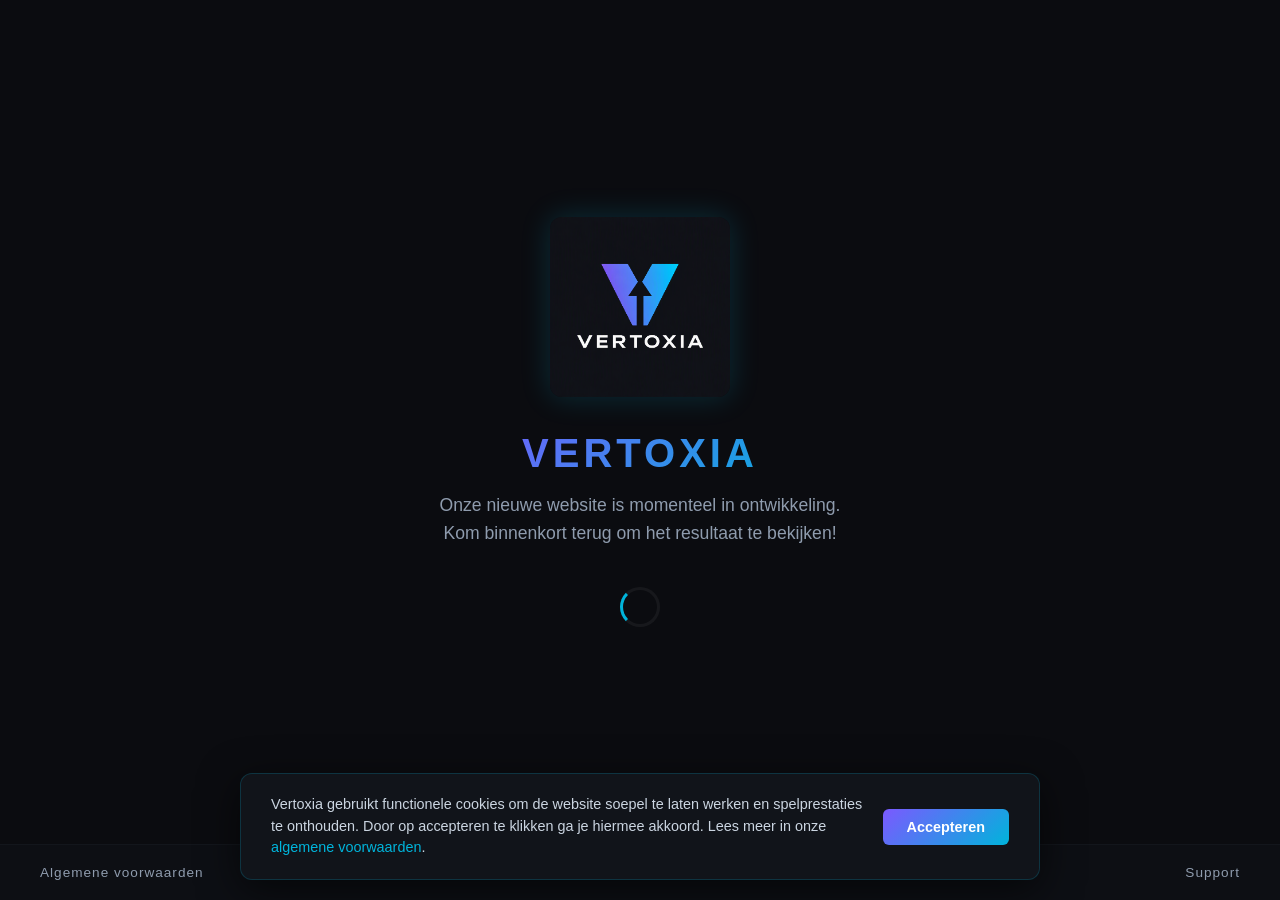
==== index.html @ 6bd33c92 "Add files via upload" ====
<!DOCTYPE html>
<html lang="nl">
<head>
    <meta charset="UTF-8">
    <meta name="viewport" content="width=device-width, initial-scale=1.0">
    <title>Vertoxia - In Ontwikkeling</title>
   <link id="favicon" rel="icon" type="image/png" href="logo.png">
<script>
    window.addEventListener('DOMContentLoaded', () => {
        const img = new Image();
        img.src = 'logo.png';
        img.onload = function() {
            const canvas = document.createElement('canvas');
            canvas.width = 32;
            canvas.height = 32;
            const ctx = canvas.getContext('2d');
            
            // Maak een perfect ronde cirkel om in te snijden
            ctx.beginPath();
            ctx.arc(16, 16, 16, 0, Math.PI * 2);
            ctx.closePath();
            ctx.clip();
            
            // Teken het logo erin
            ctx.drawImage(img, 0, 0, 32, 32);
            
            // Update de favicon link met de ronde versie
            document.getElementById('favicon').href = canvas.toDataURL('image/png');
        };
    });
</script>

    <style>
        * {
            margin: 0;
            padding: 0;
            box-sizing: border-box;
        }
        body {
            font-family: 'Segoe UI', Tahoma, Geneva, Verdana, sans-serif;
            background-color: #0b0c10; 
            color: #ffffff;
            display: flex;
            flex-direction: column;
            min-height: 100vh;
            text-align: center;
        }
        .main-content {
            flex: 1;
            display: flex;
            justify-content: center;
            align-items: center;
            padding: 40px 20px;
        }
        .container {
            max-width: 600px;
        }
        .logo-container {
            margin-bottom: 30px;
        }
         .logo {
            width: 180px;
            height: auto;
            border-radius: 12px;
            box-shadow: 0 0 30px rgba(0, 180, 219, 0.2); 
        }
        h1 {
            font-size: 2.5rem;
            font-weight: 700;
            letter-spacing: 4px;
            margin-bottom: 15px;
            background: linear-gradient(135deg, #7b59ff, #00b4db);
            -webkit-background-clip: text;
            -webkit-text-fill-color: transparent;
        }
        p {
            font-size: 1.1rem;
            color: #8f9cae;
            margin-bottom: 40px;
            line-height: 1.6;
        }
        .loader {
            border: 3px solid rgba(255, 255, 255, 0.05);
            width: 40px;
            height: 40px;
            border-radius: 50%;
            border-left-color: #00b4db; 
            animation: spin 1.2s linear infinite;
            margin: 0 auto;
        }
        
        footer {
            display: flex;
            justify-content: space-between;
            align-items: center;
            width: 100%;
            padding: 20px 40px;
            background-color: rgba(17, 20, 26, 0.4);
            border-top: 1px solid rgba(143, 156, 174, 0.05);
        }
        .footer-link {
            color: #8f9cae;
            text-decoration: none;
            font-size: 0.85rem;
            letter-spacing: 1px;
            transition: color 0.3s ease;
        }
        .footer-link:hover {
            color: #00b4db; 
        }
        .copyright {
            color: #526071;
            font-size: 0.85rem;
            letter-spacing: 1px;
        }

        /* VERBETERDE STYLING VOOR DE COOKIE MELDING */
        .cookie-banner {
            position: fixed;
            bottom: -200px; /* Meer ruimte om op te bergen buiten beeld */
            left: 50%;
            transform: translateX(-50%);
            width: calc(100% - 40px);
            max-width: 800px;
            background-color: #11141a;
            border: 1px solid rgba(0, 180, 219, 0.2);
            border-radius: 12px;
            padding: 20px 30px;
            display: flex;
            justify-content: space-between;
            align-items: center;
            box-shadow: 0 10px 40px rgba(0, 0, 0, 0.6);
            z-index: 9999;
            transition: bottom 0.4s ease-in-out;
            text-align: left;
        }
        .cookie-banner.show {
            bottom: 20px;
        }
        .cookie-text {
            color: #cbd5e1;
            font-size: 0.9rem;
            line-height: 1.5;
            padding-right: 20px;
        }
        .cookie-text a {
            color: #00b4db;
            text-decoration: none;
        }
        .cookie-text a:hover {
            text-decoration: underline;
        }
        .cookie-btn {
            background: linear-gradient(135deg, #7b59ff, #00b4db);
            color: #ffffff;
            border: none;
            padding: 10px 24px;
            font-size: 0.9rem;
            font-weight: 600;
            border-radius: 6px;
            cursor: pointer;
            transition: transform 0.2s ease, box-shadow 0.2s ease;
            white-space: nowrap;
        }
        .cookie-btn:hover {
            transform: translateY(-2px);
            box-shadow: 0 0 15px rgba(0, 180, 219, 0.4);
        }

        /* SPECIFIEKE FIXES VOOR MOBIELE SCHERMEN */
        @media (max-width: 768px) {
            footer {
                flex-direction: column;
                gap: 15px;
                padding: 20px;
            }
            .copyright {
                order: 3;
            }
            /* Mobiele fix voor de cookie-banner */
            .cookie-banner {
                flex-direction: column;
                text-align: center;
                gap: 15px;
                padding: 20px;
                width: 100%;
                border-radius: 12px 12px 0 0; /* Alleen afronding aan de bovenkant */
                border-left: none;
                border-right: none;
                border-bottom: none;
                bottom: -300px;
            }
            .cookie-banner.show {
                bottom: 0; /* Strak aan de onderkant vastzetten op mobiel */
            }
            .cookie-text {
                padding-right: 0;
            }
            .cookie-btn {
                width: 100%; /* Knop tikt makkelijker op mobiel */
                padding: 12px 24px;
            }
        }

        @keyframes spin {
            0% { transform: rotate(0deg); }
            100% { transform: rotate(360deg); }
        }
    </style>
</head>
<body>

    <div class="main-content">
        <div class="container">
            <div class="logo-container">
                <img src="logo.png" alt="Vertoxia Logo" class="logo">
            </div>
            <h1>VERTOXIA</h1>
            <p>Onze nieuwe website is momenteel in ontwikkeling.<br>Kom binnenkort terug om het resultaat te bekijken!</p>
            <div class="loader"></div>
        </div>
    </div>

    <footer>
        <a href="algemene-voorwaarden.html" class="footer-link">Algemene voorwaarden</a>
        <div class="copyright">&copy; 2026 Vertoxia. Alle rechten voorbehouden.</div>
        <a href="support.html" class="footer-link">Support</a>
    </footer>

    <div id="cookieBanner" class="cookie-banner">
        <div class="cookie-text">
            Vertoxia gebruikt functionele cookies om de website soepel te laten werken en spelprestaties te onthouden. Door op accepteren te klikken ga je hiermee akkoord. Lees meer in onze <a href="algemene-voorwaarden.html">algemene voorwaarden</a>.
        </div>
        <button id="acceptCookies" class="cookie-btn">Accepteren</button>
    </div>

    <script>
        document.addEventListener("DOMContentLoaded", function () {
            const banner = document.getElementById("cookieBanner");
            const acceptBtn = document.getElementById("acceptCookies");

            if (!localStorage.getItem("cookiesAccepted")) {
                setTimeout(() => {
                    banner.classList.add("show");
                }, 1000);
            }

            acceptBtn.addEventListener("click", function () {
                localStorage.setItem("cookiesAccepted", "true");
                banner.classList.remove("show");
            });
        });
    </script>

</body>
</html>
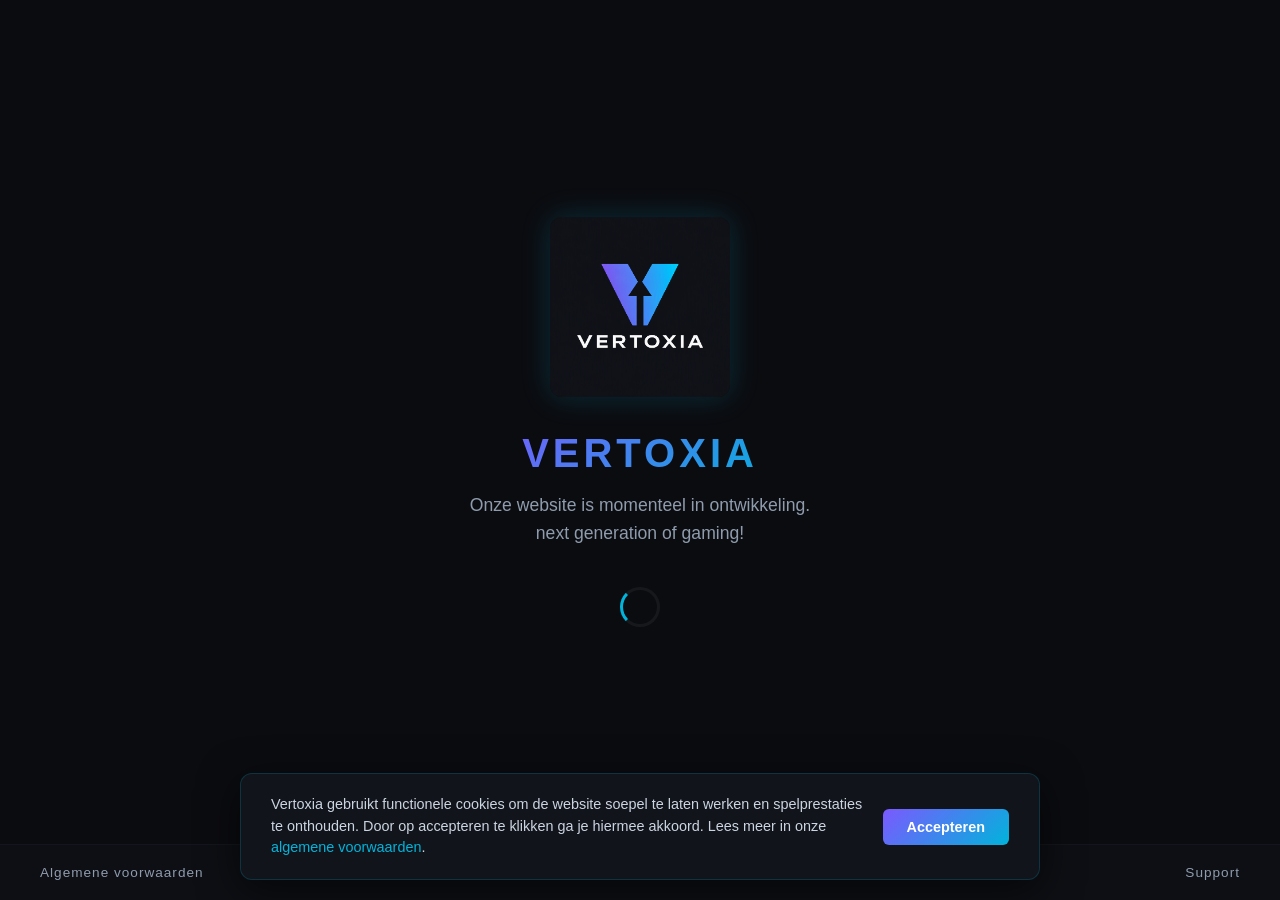
==== commit 47c1537a: "Add files via upload" ====
--- a/index.html
+++ b/index.html
@@ -216,7 +216,7 @@
                 <img src="logo.png" alt="Vertoxia Logo" class="logo">
             </div>
             <h1>VERTOXIA</h1>
-            <p>Onze nieuwe website is momenteel in ontwikkeling.<br>Kom binnenkort terug om het resultaat te bekijken!</p>
+            <p>Onze website is momenteel in ontwikkeling.<br>next generation of gaming!</p>
             <div class="loader"></div>
         </div>
     </div>
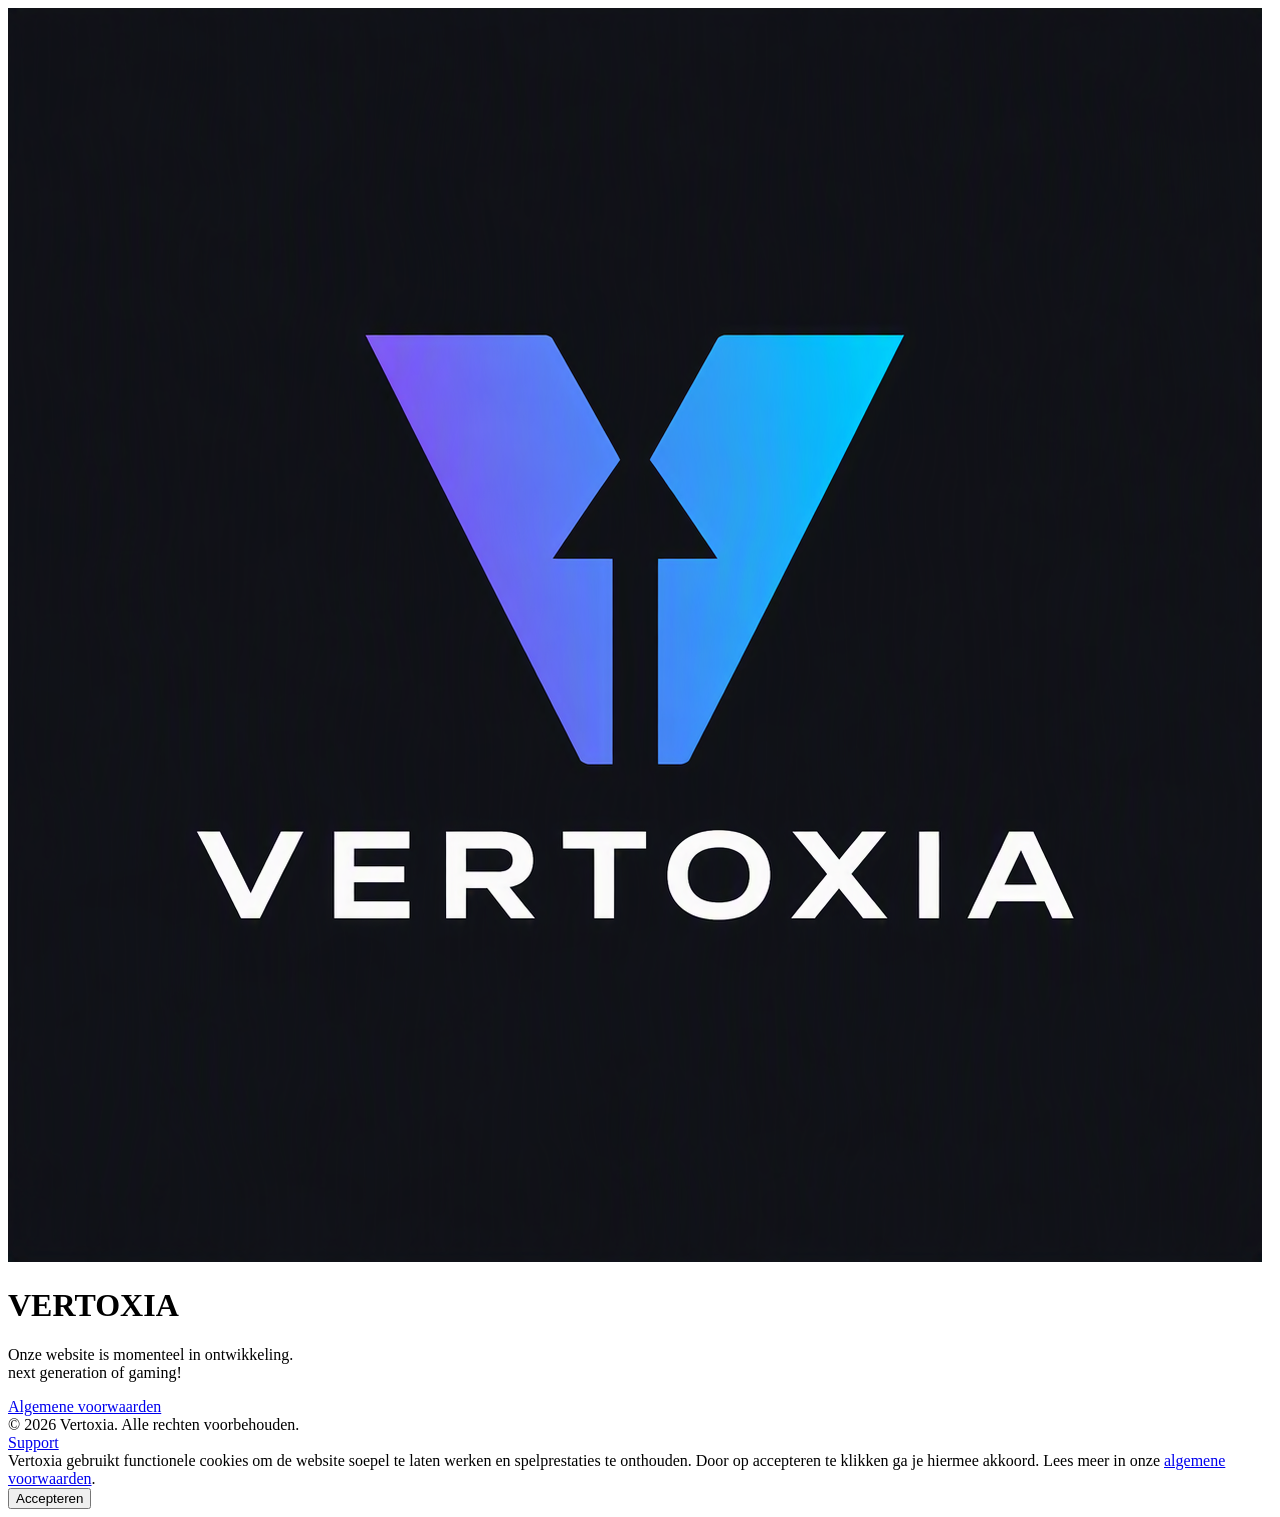
==== commit 46d8528f: "Rename vertoxia_landing_page (1).html to index.html" ====
--- a/index.html
+++ b/index.html
@@ -1,256 +1,38 @@
-<!DOCTYPE html>
-<html lang="nl">
-<head>
-    <meta charset="UTF-8">
-    <meta name="viewport" content="width=device-width, initial-scale=1.0">
-    <title>Vertoxia - In Ontwikkeling</title>
-   <link id="favicon" rel="icon" type="image/png" href="logo.png">
-<script>
-    window.addEventListener('DOMContentLoaded', () => {
-        const img = new Image();
-        img.src = 'logo.png';
-        img.onload = function() {
-            const canvas = document.createElement('canvas');
-            canvas.width = 32;
-            canvas.height = 32;
-            const ctx = canvas.getContext('2d');
-            
-            // Maak een perfect ronde cirkel om in te snijden
-            ctx.beginPath();
-            ctx.arc(16, 16, 16, 0, Math.PI * 2);
-            ctx.closePath();
-            ctx.clip();
-            
-            // Teken het logo erin
-            ctx.drawImage(img, 0, 0, 32, 32);
-            
-            // Update de favicon link met de ronde versie
-            document.getElementById('favicon').href = canvas.toDataURL('image/png');
-        };
-    });
-</script>
-
-    <style>
-        * {
-            margin: 0;
-            padding: 0;
-            box-sizing: border-box;
-        }
-        body {
-            font-family: 'Segoe UI', Tahoma, Geneva, Verdana, sans-serif;
-            background-color: #0b0c10; 
-            color: #ffffff;
-            display: flex;
-            flex-direction: column;
-            min-height: 100vh;
-            text-align: center;
-        }
-        .main-content {
-            flex: 1;
-            display: flex;
-            justify-content: center;
-            align-items: center;
-            padding: 40px 20px;
-        }
-        .container {
-            max-width: 600px;
-        }
-        .logo-container {
-            margin-bottom: 30px;
-        }
-         .logo {
-            width: 180px;
-            height: auto;
-            border-radius: 12px;
-            box-shadow: 0 0 30px rgba(0, 180, 219, 0.2); 
-        }
-        h1 {
-            font-size: 2.5rem;
-            font-weight: 700;
-            letter-spacing: 4px;
-            margin-bottom: 15px;
-            background: linear-gradient(135deg, #7b59ff, #00b4db);
-            -webkit-background-clip: text;
-            -webkit-text-fill-color: transparent;
-        }
-        p {
-            font-size: 1.1rem;
-            color: #8f9cae;
-            margin-bottom: 40px;
-            line-height: 1.6;
-        }
-        .loader {
-            border: 3px solid rgba(255, 255, 255, 0.05);
-            width: 40px;
-            height: 40px;
-            border-radius: 50%;
-            border-left-color: #00b4db; 
-            animation: spin 1.2s linear infinite;
-            margin: 0 auto;
-        }
-        
-        footer {
-            display: flex;
-            justify-content: space-between;
-            align-items: center;
-            width: 100%;
-            padding: 20px 40px;
-            background-color: rgba(17, 20, 26, 0.4);
-            border-top: 1px solid rgba(143, 156, 174, 0.05);
-        }
-        .footer-link {
-            color: #8f9cae;
-            text-decoration: none;
-            font-size: 0.85rem;
-            letter-spacing: 1px;
-            transition: color 0.3s ease;
-        }
-        .footer-link:hover {
-            color: #00b4db; 
-        }
-        .copyright {
-            color: #526071;
-            font-size: 0.85rem;
-            letter-spacing: 1px;
-        }
-
-        /* VERBETERDE STYLING VOOR DE COOKIE MELDING */
-        .cookie-banner {
-            position: fixed;
-            bottom: -200px; /* Meer ruimte om op te bergen buiten beeld */
-            left: 50%;
-            transform: translateX(-50%);
-            width: calc(100% - 40px);
-            max-width: 800px;
-            background-color: #11141a;
-            border: 1px solid rgba(0, 180, 219, 0.2);
-            border-radius: 12px;
-            padding: 20px 30px;
-            display: flex;
-            justify-content: space-between;
-            align-items: center;
-            box-shadow: 0 10px 40px rgba(0, 0, 0, 0.6);
-            z-index: 9999;
-            transition: bottom 0.4s ease-in-out;
-            text-align: left;
-        }
-        .cookie-banner.show {
-            bottom: 20px;
-        }
-        .cookie-text {
-            color: #cbd5e1;
-            font-size: 0.9rem;
-            line-height: 1.5;
-            padding-right: 20px;
-        }
-        .cookie-text a {
-            color: #00b4db;
-            text-decoration: none;
-        }
-        .cookie-text a:hover {
-            text-decoration: underline;
-        }
-        .cookie-btn {
-            background: linear-gradient(135deg, #7b59ff, #00b4db);
-            color: #ffffff;
-            border: none;
-            padding: 10px 24px;
-            font-size: 0.9rem;
-            font-weight: 600;
-            border-radius: 6px;
-            cursor: pointer;
-            transition: transform 0.2s ease, box-shadow 0.2s ease;
-            white-space: nowrap;
-        }
-        .cookie-btn:hover {
-            transform: translateY(-2px);
-            box-shadow: 0 0 15px rgba(0, 180, 219, 0.4);
-        }
-
-        /* SPECIFIEKE FIXES VOOR MOBIELE SCHERMEN */
-        @media (max-width: 768px) {
-            footer {
-                flex-direction: column;
-                gap: 15px;
-                padding: 20px;
-            }
-            .copyright {
-                order: 3;
-            }
-            /* Mobiele fix voor de cookie-banner */
-            .cookie-banner {
-                flex-direction: column;
-                text-align: center;
-                gap: 15px;
-                padding: 20px;
-                width: 100%;
-                border-radius: 12px 12px 0 0; /* Alleen afronding aan de bovenkant */
-                border-left: none;
-                border-right: none;
-                border-bottom: none;
-                bottom: -300px;
-            }
-            .cookie-banner.show {
-                bottom: 0; /* Strak aan de onderkant vastzetten op mobiel */
-            }
-            .cookie-text {
-                padding-right: 0;
-            }
-            .cookie-btn {
-                width: 100%; /* Knop tikt makkelijker op mobiel */
-                padding: 12px 24px;
-            }
-        }
-
-        @keyframes spin {
-            0% { transform: rotate(0deg); }
-            100% { transform: rotate(360deg); }
-        }
-    </style>
-</head>
-<body>
-
-    <div class="main-content">
-        <div class="container">
-            <div class="logo-container">
-                <img src="logo.png" alt="Vertoxia Logo" class="logo">
-            </div>
-            <h1>VERTOXIA</h1>
-            <p>Onze website is momenteel in ontwikkeling.<br>next generation of gaming!</p>
-            <div class="loader"></div>
-        </div>
-    </div>
-
-    <footer>
-        <a href="algemene-voorwaarden.html" class="footer-link">Algemene voorwaarden</a>
-        <div class="copyright">&copy; 2026 Vertoxia. Alle rechten voorbehouden.</div>
-        <a href="support.html" class="footer-link">Support</a>
-    </footer>
-
-    <div id="cookieBanner" class="cookie-banner">
-        <div class="cookie-text">
-            Vertoxia gebruikt functionele cookies om de website soepel te laten werken en spelprestaties te onthouden. Door op accepteren te klikken ga je hiermee akkoord. Lees meer in onze <a href="algemene-voorwaarden.html">algemene voorwaarden</a>.
-        </div>
-        <button id="acceptCookies" class="cookie-btn">Accepteren</button>
-    </div>
-
-    <script>
-        document.addEventListener("DOMContentLoaded", function () {
-            const banner = document.getElementById("cookieBanner");
-            const acceptBtn = document.getElementById("acceptCookies");
-
-            if (!localStorage.getItem("cookiesAccepted")) {
-                setTimeout(() => {
-                    banner.classList.add("show");
-                }, 1000);
-            }
-
-            acceptBtn.addEventListener("click", function () {
-                localStorage.setItem("cookiesAccepted", "true");
-                banner.classList.remove("show");
-            });
-        });
-    </script>
-
-</body>
-</html>+<!DOCTYPE html>
+<html lang="nl">
+<head>
+    <meta charset="UTF-8">
+    <meta name="viewport" content="width=device-width, initial-scale=1.0">
+    <title>Vertoxia - In Ontwikkeling</title>
+    <link id="favicon" rel="icon" type="image/png" href="logo.png">
+    <link rel="stylesheet" href="style.css">
+</head>
+<body>
+
+    <div class="main-content">
+        <div class="container">
+            <div class="logo-container">
+                <img src="logo.png" alt="Vertoxia Logo" class="logo">
+            </div>
+            <h1>VERTOXIA</h1>
+            <p>Onze website is momenteel in ontwikkeling.<br>next generation of gaming!</p>
+            <div class="loader"></div>
+        </div>
+    </div>
+
+    <footer>
+        <a href="algemene-voorwaarden.html" class="footer-link">Algemene voorwaarden</a>
+        <div class="copyright">&copy; 2026 Vertoxia. Alle rechten voorbehouden.</div>
+        <a href="support.html" class="footer-link">Support</a>
+    </footer>
+
+    <div id="cookieBanner" class="cookie-banner">
+        <div class="cookie-text">
+            Vertoxia gebruikt functionele cookies om de website soepel te laten werken en spelprestaties te onthouden. Door op accepteren te klikken ga je hiermee akkoord. Lees meer in onze <a href="algemene-voorwaarden.html">algemene voorwaarden</a>.
+        </div>
+        <button id="acceptCookies" class="cookie-btn">Accepteren</button>
+    </div>
+
+    <script src="app.js"></script>
+</body>
+</html>
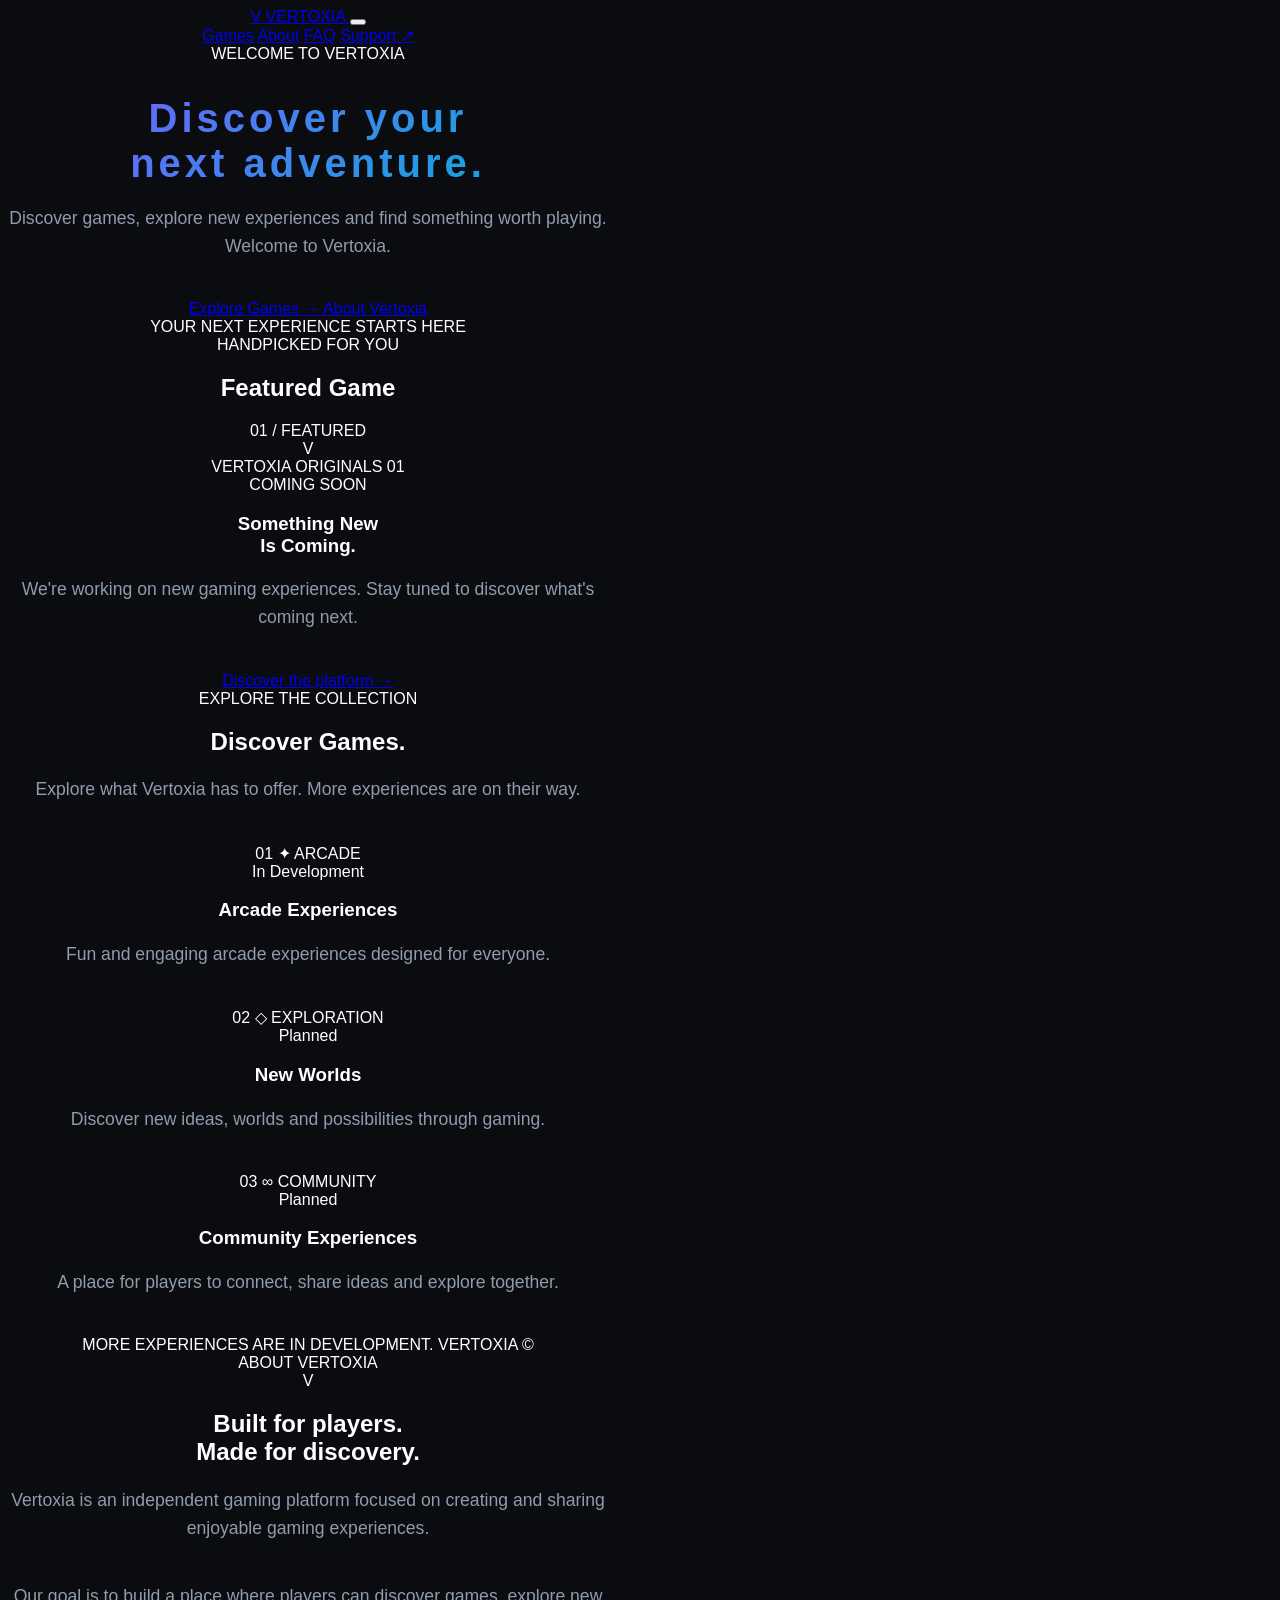
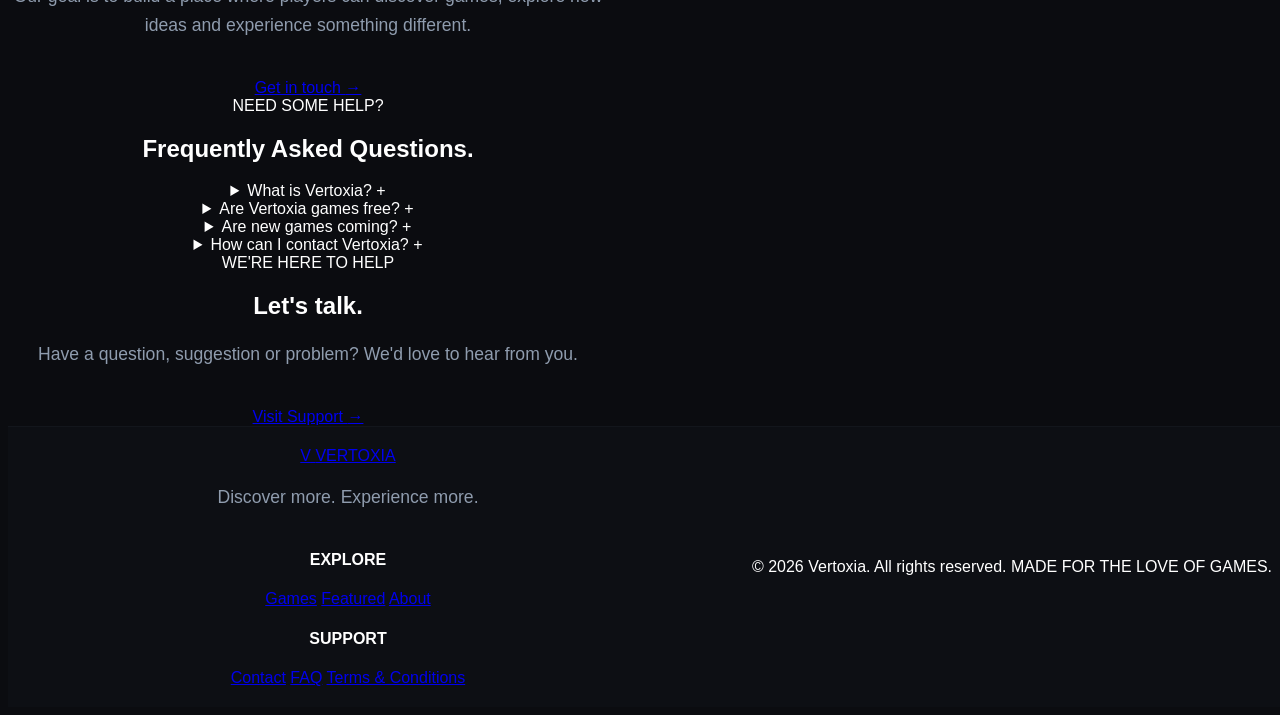
==== commit 952a70b4: "Update index.html" ====
--- a/index.html
+++ b/index.html
@@ -1,38 +1,440 @@
+
 <!DOCTYPE html>
-<html lang="nl">
+<html lang="en">
 <head>
     <meta charset="UTF-8">
     <meta name="viewport" content="width=device-width, initial-scale=1.0">
-    <title>Vertoxia - In Ontwikkeling</title>
-    <link id="favicon" rel="icon" type="image/png" href="logo.png">
+
+    <meta name="theme-color" content="#15151b">
+    <meta name="description" content="Discover Vertoxia, a gaming platform for discovering games, exploring new experiences and having fun.">
+
+    <meta property="og:title" content="Vertoxia — Discover More">
+    <meta property="og:description" content="Explore games and discover your next favorite experience.">
+    <meta property="og:type" content="website">
+
+    <title>Vertoxia — Discover More</title>
+
     <link rel="stylesheet" href="style.css">
+    <script src="app.js" defer></script>
 </head>
+
 <body>
 
-    <div class="main-content">
-        <div class="container">
-            <div class="logo-container">
-                <img src="logo.png" alt="Vertoxia Logo" class="logo">
-            </div>
-            <h1>VERTOXIA</h1>
-            <p>Onze website is momenteel in ontwikkeling.<br>next generation of gaming!</p>
-            <div class="loader"></div>
+    <!-- Navigation -->
+    <header class="header">
+        <nav class="navbar container">
+
+            <a href="#" class="brand" aria-label="Vertoxia home">
+                <span class="brand-icon">V</span>
+                <span>VERTOXIA</span>
+            </a>
+
+            <button class="menu-toggle"
+                    aria-label="Open navigation"
+                    aria-expanded="false"
+                    aria-controls="nav-links">
+                <span></span>
+                <span></span>
+                <span></span>
+            </button>
+
+            <div class="nav-links" id="nav-links">
+                <a href="#games">Games</a>
+                <a href="#about">About</a>
+                <a href="#faq">FAQ</a>
+                <a href="support.html" class="nav-support">Support ↗</a>
+            </div>
+
+        </nav>
+    </header>
+
+
+    <main>
+
+        <!-- Hero / Featured Game -->
+        <section class="hero container">
+
+            <div class="hero-content">
+
+                <div class="eyebrow">
+                    <span class="status-dot"></span>
+                    WELCOME TO VERTOXIA
+                </div>
+
+                <h1>
+                    Discover your<br>
+                    next <span class="gradient-text">adventure.</span>
+                </h1>
+
+                <p class="hero-description">
+                    Discover games, explore new experiences and
+                    find something worth playing. Welcome to Vertoxia.
+                </p>
+
+                <div class="hero-buttons">
+                    <a href="#games" class="button button-primary">
+                        Explore Games <span>→</span>
+                    </a>
+
+                    <a href="#about" class="button button-secondary">
+                        About Vertoxia
+                    </a>
+                </div>
+
+                <div class="hero-caption">
+                    <span class="caption-line"></span>
+                    YOUR NEXT EXPERIENCE STARTS HERE
+                </div>
+
+            </div>
+
+        </section>
+
+
+        <!-- Featured Game -->
+        <section class="featured-section container" id="featured">
+
+            <div class="section-top">
+                <div>
+                    <div class="eyebrow">HANDPICKED FOR YOU</div>
+                    <h2>Featured <span class="gradient-text">Game</span></h2>
+                </div>
+
+                <span class="section-number">01 / FEATURED</span>
+            </div>
+
+            <article class="featured-card">
+
+                <div class="featured-visual">
+                    <div class="featured-decoration decoration-one"></div>
+                    <div class="featured-decoration decoration-two"></div>
+                    <div class="featured-symbol">V</div>
+
+                    <span class="visual-label">VERTOXIA ORIGINALS</span>
+                    <span class="visual-index">01</span>
+                </div>
+
+                <div class="featured-info">
+
+                    <div class="game-status">
+                        <span class="status-dot"></span>
+                        COMING SOON
+                    </div>
+
+                    <h3>Something New<br>Is Coming.</h3>
+
+                    <p>
+                        We're working on new gaming experiences.
+                        Stay tuned to discover what's coming next.
+                    </p>
+
+                    <a href="#games" class="text-link">
+                        Discover the platform <span>→</span>
+                    </a>
+
+                </div>
+
+            </article>
+
+        </section>
+
+
+        <!-- Games -->
+        <section class="games-section container" id="games">
+
+            <div class="section-top">
+                <div>
+                    <div class="eyebrow">EXPLORE THE COLLECTION</div>
+                    <h2>Discover <span class="gradient-text">Games.</span></h2>
+                </div>
+
+                <p class="section-description">
+                    Explore what Vertoxia has to offer.
+                    More experiences are on their way.
+                </p>
+            </div>
+
+            <div class="games-grid">
+
+                <article class="game-card">
+
+                    <div class="game-art art-purple">
+                        <span class="game-art-number">01</span>
+                        <span class="game-art-symbol">✦</span>
+                        <span class="game-art-category">ARCADE</span>
+                    </div>
+
+                    <div class="game-card-content">
+
+                        <div class="card-meta">
+                            <span class="badge badge-purple">In Development</span>
+                        </div>
+
+                        <h3>Arcade Experiences</h3>
+
+                        <p>
+                            Fun and engaging arcade experiences
+                            designed for everyone.
+                        </p>
+
+                    </div>
+
+                </article>
+
+
+                <article class="game-card">
+
+                    <div class="game-art art-blue">
+                        <span class="game-art-number">02</span>
+                        <span class="game-art-symbol">◇</span>
+                        <span class="game-art-category">EXPLORATION</span>
+                    </div>
+
+                    <div class="game-card-content">
+
+                        <div class="card-meta">
+                            <span class="badge badge-blue">Planned</span>
+                        </div>
+
+                        <h3>New Worlds</h3>
+
+                        <p>
+                            Discover new ideas, worlds and
+                            possibilities through gaming.
+                        </p>
+
+                    </div>
+
+                </article>
+
+
+                <article class="game-card">
+
+                    <div class="game-art art-pink">
+                        <span class="game-art-number">03</span>
+                        <span class="game-art-symbol">∞</span>
+                        <span class="game-art-category">COMMUNITY</span>
+                    </div>
+
+                    <div class="game-card-content">
+
+                        <div class="card-meta">
+                            <span class="badge badge-pink">Planned</span>
+                        </div>
+
+                        <h3>Community Experiences</h3>
+
+                        <p>
+                            A place for players to connect,
+                            share ideas and explore together.
+                        </p>
+
+                    </div>
+
+                </article>
+
+            </div>
+
+            <div class="games-footer">
+                <span>MORE EXPERIENCES ARE IN DEVELOPMENT.</span>
+                <span>VERTOXIA ©</span>
+            </div>
+
+        </section>
+
+
+        <!-- About -->
+        <section class="about-section" id="about">
+
+            <div class="container about-container">
+
+                <div class="about-label">
+                    <div class="eyebrow">ABOUT VERTOXIA</div>
+                    <span class="about-big-letter">V</span>
+                </div>
+
+                <div class="about-content">
+
+                    <h2>
+                        Built for players.<br>
+                        Made for <span class="gradient-text">discovery.</span>
+                    </h2>
+
+                    <p>
+                        Vertoxia is an independent gaming platform
+                        focused on creating and sharing enjoyable
+                        gaming experiences.
+                    </p>
+
+                    <p>
+                        Our goal is to build a place where players
+                        can discover games, explore new ideas and
+                        experience something different.
+                    </p>
+
+                    <a href="support.html" class="text-link">
+                        Get in touch <span>→</span>
+                    </a>
+
+                </div>
+
+            </div>
+
+        </section>
+
+
+        <!-- FAQ -->
+        <section class="faq-section container" id="faq">
+
+            <div class="section-top">
+                <div>
+                    <div class="eyebrow">NEED SOME HELP?</div>
+                    <h2>Frequently Asked <span class="gradient-text">Questions.</span></h2>
+                </div>
+            </div>
+
+            <div class="faq-list">
+
+                <details class="faq-item">
+                    <summary>
+                        What is Vertoxia?
+                        <span class="faq-icon">+</span>
+                    </summary>
+
+                    <p>
+                        Vertoxia is an independent gaming platform
+                        focused on games and new gaming experiences.
+                    </p>
+                </details>
+
+
+                <details class="faq-item">
+                    <summary>
+                        Are Vertoxia games free?
+                        <span class="faq-icon">+</span>
+                    </summary>
+
+                    <p>
+                        Availability and pricing may differ between
+                        games. Details will be provided with each release.
+                    </p>
+                </details>
+
+
+                <details class="faq-item">
+                    <summary>
+                        Are new games coming?
+                        <span class="faq-icon">+</span>
+                    </summary>
+
+                    <p>
+                        Yes! New experiences are being planned
+                        and developed. Check back for updates.
+                    </p>
+                </details>
+
+
+                <details class="faq-item">
+                    <summary>
+                        How can I contact Vertoxia?
+                        <span class="faq-icon">+</span>
+                    </summary>
+
+                    <p>
+                        Visit our support page to find out how
+                        to get in touch with us.
+                    </p>
+                </details>
+
+            </div>
+
+        </section>
+
+
+        <!-- Contact CTA -->
+        <section class="contact-section container">
+
+            <div class="contact-card">
+
+                <div class="eyebrow">WE'RE HERE TO HELP</div>
+
+                <h2>
+                    Let's talk<span class="gradient-text">.</span>
+                </h2>
+
+                <p>
+                    Have a question, suggestion or problem?
+                    We'd love to hear from you.
+                </p>
+
+                <a href="support.html" class="button button-primary">
+                    Visit Support <span>→</span>
+                </a>
+
+            </div>
+
+        </section>
+
+    </main>
+
+
+    <!-- Footer -->
+    <footer class="footer">
+
+        <div class="container footer-main">
+
+            <div class="footer-brand">
+
+                <a href="#" class="brand">
+                    <span class="brand-icon">V</span>
+                    <span>VERTOXIA</span>
+                </a>
+
+                <p>
+                    Discover more. Experience more.
+                </p>
+
+            </div>
+
+
+            <div class="footer-column">
+
+                <h4>EXPLORE</h4>
+
+                <a href="#games">Games</a>
+                <a href="#featured">Featured</a>
+                <a href="#about">About</a>
+
+            </div>
+
+
+            <div class="footer-column">
+
+                <h4>SUPPORT</h4>
+
+                <a href="support.html">Contact</a>
+                <a href="#faq">FAQ</a>
+                <a href="algemene-voorwaarden.html">Terms & Conditions</a>
+
+            </div>
+
         </div>
-    </div>
-
-    <footer>
-        <a href="algemene-voorwaarden.html" class="footer-link">Algemene voorwaarden</a>
-        <div class="copyright">&copy; 2026 Vertoxia. Alle rechten voorbehouden.</div>
-        <a href="support.html" class="footer-link">Support</a>
+
+
+        <div class="container footer-bottom">
+
+            <span>
+                © <span id="current-year">2026</span> Vertoxia.
+                All rights reserved.
+            </span>
+
+            <span class="footer-signature">
+                MADE FOR THE LOVE OF GAMES.
+            </span>
+
+        </div>
+
     </footer>
 
-    <div id="cookieBanner" class="cookie-banner">
-        <div class="cookie-text">
-            Vertoxia gebruikt functionele cookies om de website soepel te laten werken en spelprestaties te onthouden. Door op accepteren te klikken ga je hiermee akkoord. Lees meer in onze <a href="algemene-voorwaarden.html">algemene voorwaarden</a>.
-        </div>
-        <button id="acceptCookies" class="cookie-btn">Accepteren</button>
-    </div>
-
-    <script src="app.js"></script>
 </body>
 </html>
--- a/style.css
+++ b/style.css
@@ -0,0 +1,199 @@
+{
+margin: 0;
+padding: 0;
+box-sizing: border-box;
+}
+
+body {
+font-family: 'Segoe UI', Tahoma, Geneva, Verdana, sans-serif;
+background-color: #0b0c10;
+color: #ffffff;
+display: flex;
+flex-direction: column;
+min-height: 100vh;
+text-align: center;
+}
+
+.main-content {
+flex: 1;
+display: flex;
+justify-content: center;
+align-items: center;
+padding: 40px 20px;
+}
+
+.container {
+max-width: 600px;
+width: 100%;
+}
+
+.logo-container {
+margin-bottom: 30px;
+}
+
+.logo {
+width: 180px;
+height: auto;
+border-radius: 12px;
+box-shadow: 0 0 30px rgba(0, 180, 219, 0.2);
+}
+
+h1 {
+font-size: 2.5rem;
+font-weight: 700;
+letter-spacing: 4px;
+margin-bottom: 15px;
+background: linear-gradient(135deg, #7b59ff, #00b4db);
+-webkit-background-clip: text;
+-webkit-text-fill-color: transparent;
+}
+
+p {
+font-size: 1.1rem;
+color: #8f9cae;
+margin-bottom: 40px;
+line-height: 1.6;
+}
+
+.loader {
+border: 3px solid rgba(255, 255, 255, 0.05);
+width: 40px;
+height: 40px;
+border-radius: 50%;
+border-left-color: #00b4db;
+animation: spin 1.2s linear infinite;
+margin: 0 auto;
+}
+
+footer {
+display: flex;
+justify-content: space-between;
+align-items: center;
+width: 100%;
+padding: 20px 40px;
+background-color: rgba(17, 20, 26, 0.4);
+border-top: 1px solid rgba(143, 156, 174, 0.05);
+}
+
+.footer-link {
+color: #8f9cae;
+text-decoration: none;
+font-size: 0.85rem;
+letter-spacing: 1px;
+transition: color 0.3s ease;
+}
+
+.footer-link:hover {
+color: #00b4db;
+}
+
+.copyright {
+color: #526071;
+font-size: 0.85rem;
+letter-spacing: 1px;
+}
+
+/* Cookie Banner Styling */
+.cookie-banner {
+position: fixed;
+bottom: -200px;
+left: 50%;
+transform: translateX(-50%);
+width: calc(100% - 40px);
+max-width: 800px;
+background-color: #11141a;
+border: 1px solid rgba(0, 180, 219, 0.2);
+border-radius: 12px;
+padding: 20px 30px;
+display: flex;
+justify-content: space-between;
+align-items: center;
+box-shadow: 0 10px 40px rgba(0, 0, 0, 0.6);
+z-index: 9999;
+transition: bottom 0.4s ease-in-out;
+text-align: left;
+}
+
+.cookie-banner.show {
+bottom: 20px;
+}
+
+.cookie-text {
+color: #cbd5e1;
+font-size: 0.9rem;
+line-height: 1.5;
+padding-right: 20px;
+}
+
+.cookie-text a {
+color: #00b4db;
+text-decoration: none;
+}
+
+.cookie-text a:hover {
+text-decoration: underline;
+}
+
+.cookie-btn {
+background: linear-gradient(135deg, #7b59ff, #00b4db);
+color: #ffffff;
+border: none;
+padding: 10px 24px;
+font-size: 0.9rem;
+font-weight: 600;
+border-radius: 6px;
+cursor: pointer;
+transition: transform 0.2s ease, box-shadow 0.2s ease;
+white-space: nowrap;
+}
+
+.cookie-btn:hover {
+transform: translateY(-2px);
+box-shadow: 0 0 15px rgba(0, 180, 219, 0.4);
+}
+
+/* Responsive Styles */
+@media (max-width: 768px) {
+footer {
+flex-direction: column;
+gap: 15px;
+padding: 20px;
+}
+
+.copyright {
+    order: 3;
+}
+
+.cookie-banner {
+    flex-direction: column;
+    text-align: center;
+    gap: 15px;
+    padding: 20px;
+    width: 100%;
+    border-radius: 12px 12px 0 0;
+    border-left: none;
+    border-right: none;
+    border-bottom: none;
+    bottom: -300px;
+}
+
+.cookie-banner.show {
+    bottom: 0;
+}
+
+.cookie-text {
+    padding-right: 0;
+}
+
+.cookie-btn {
+    width: 100%;
+    padding: 12px 24px;
+}
+
+
+}
+
+@keyframes spin {
+0% { transform: rotate(0deg); }
+100% { transform: rotate(360deg); }
+}
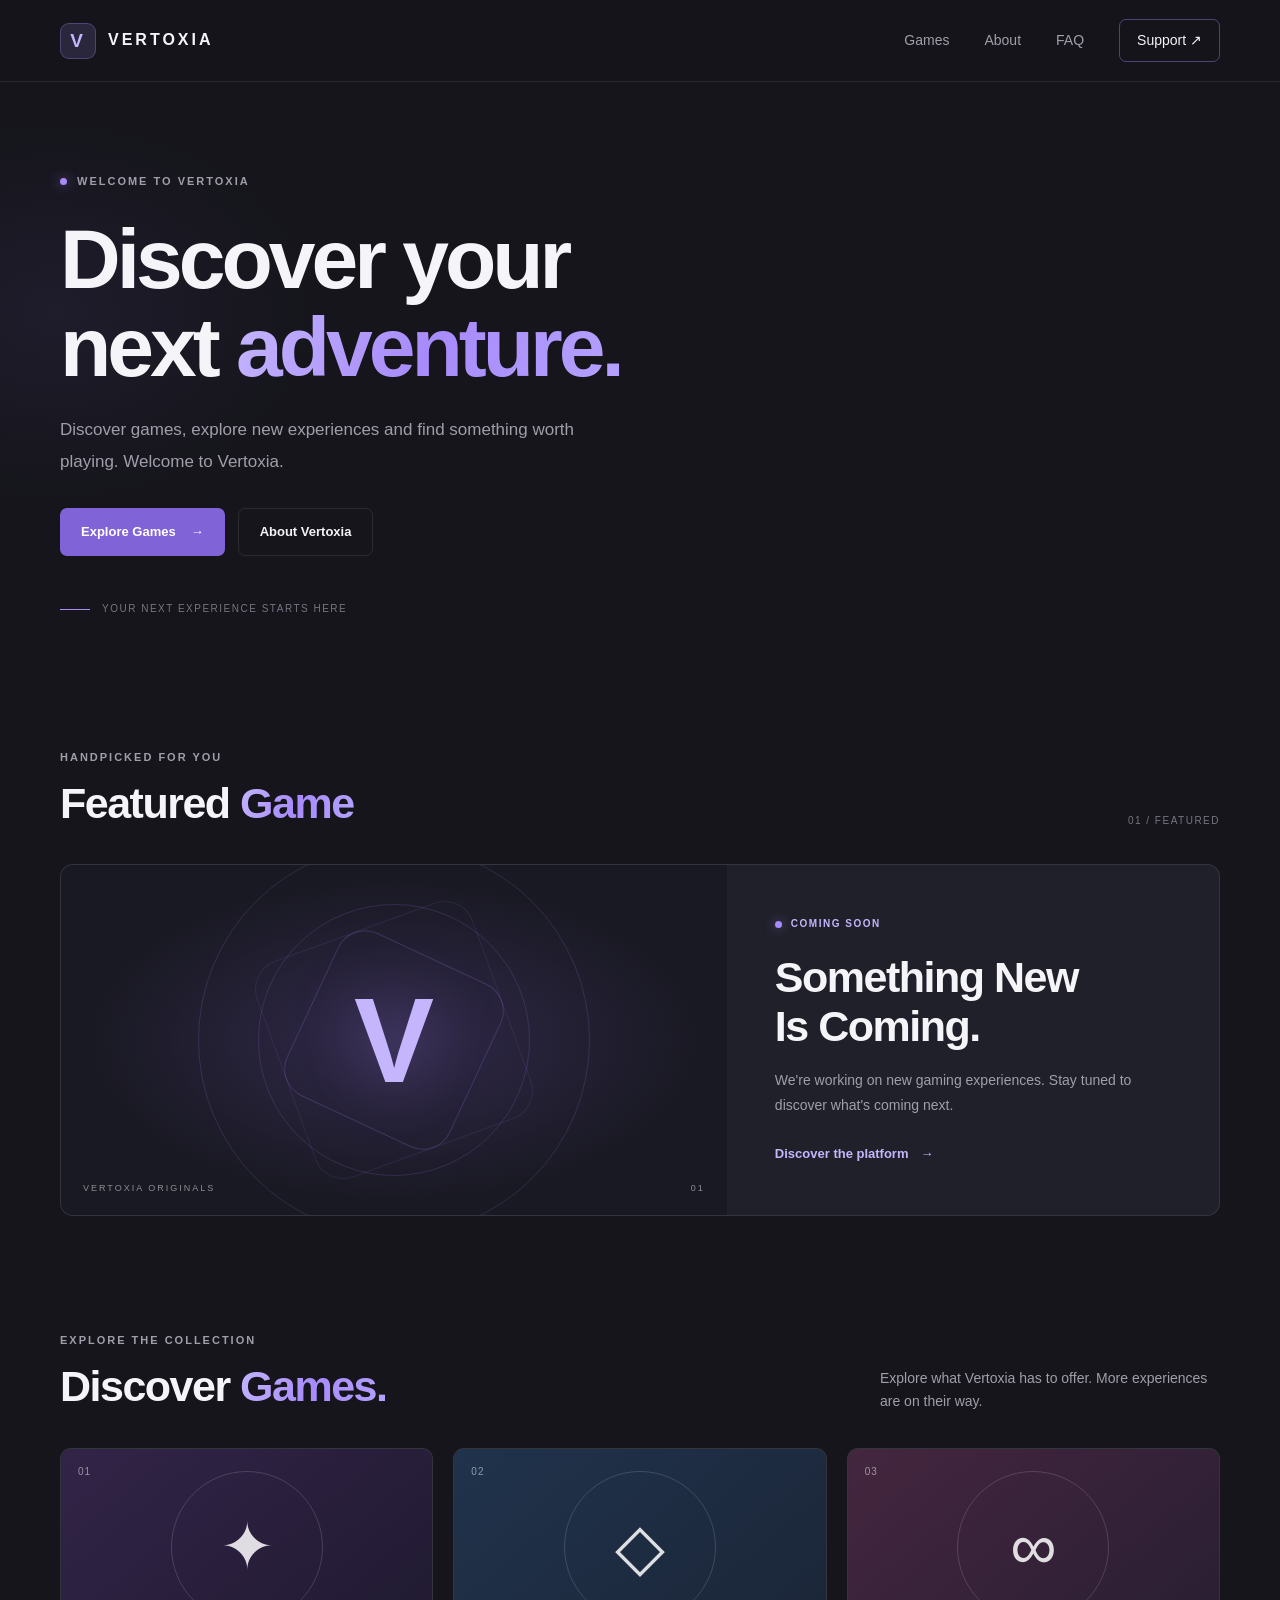
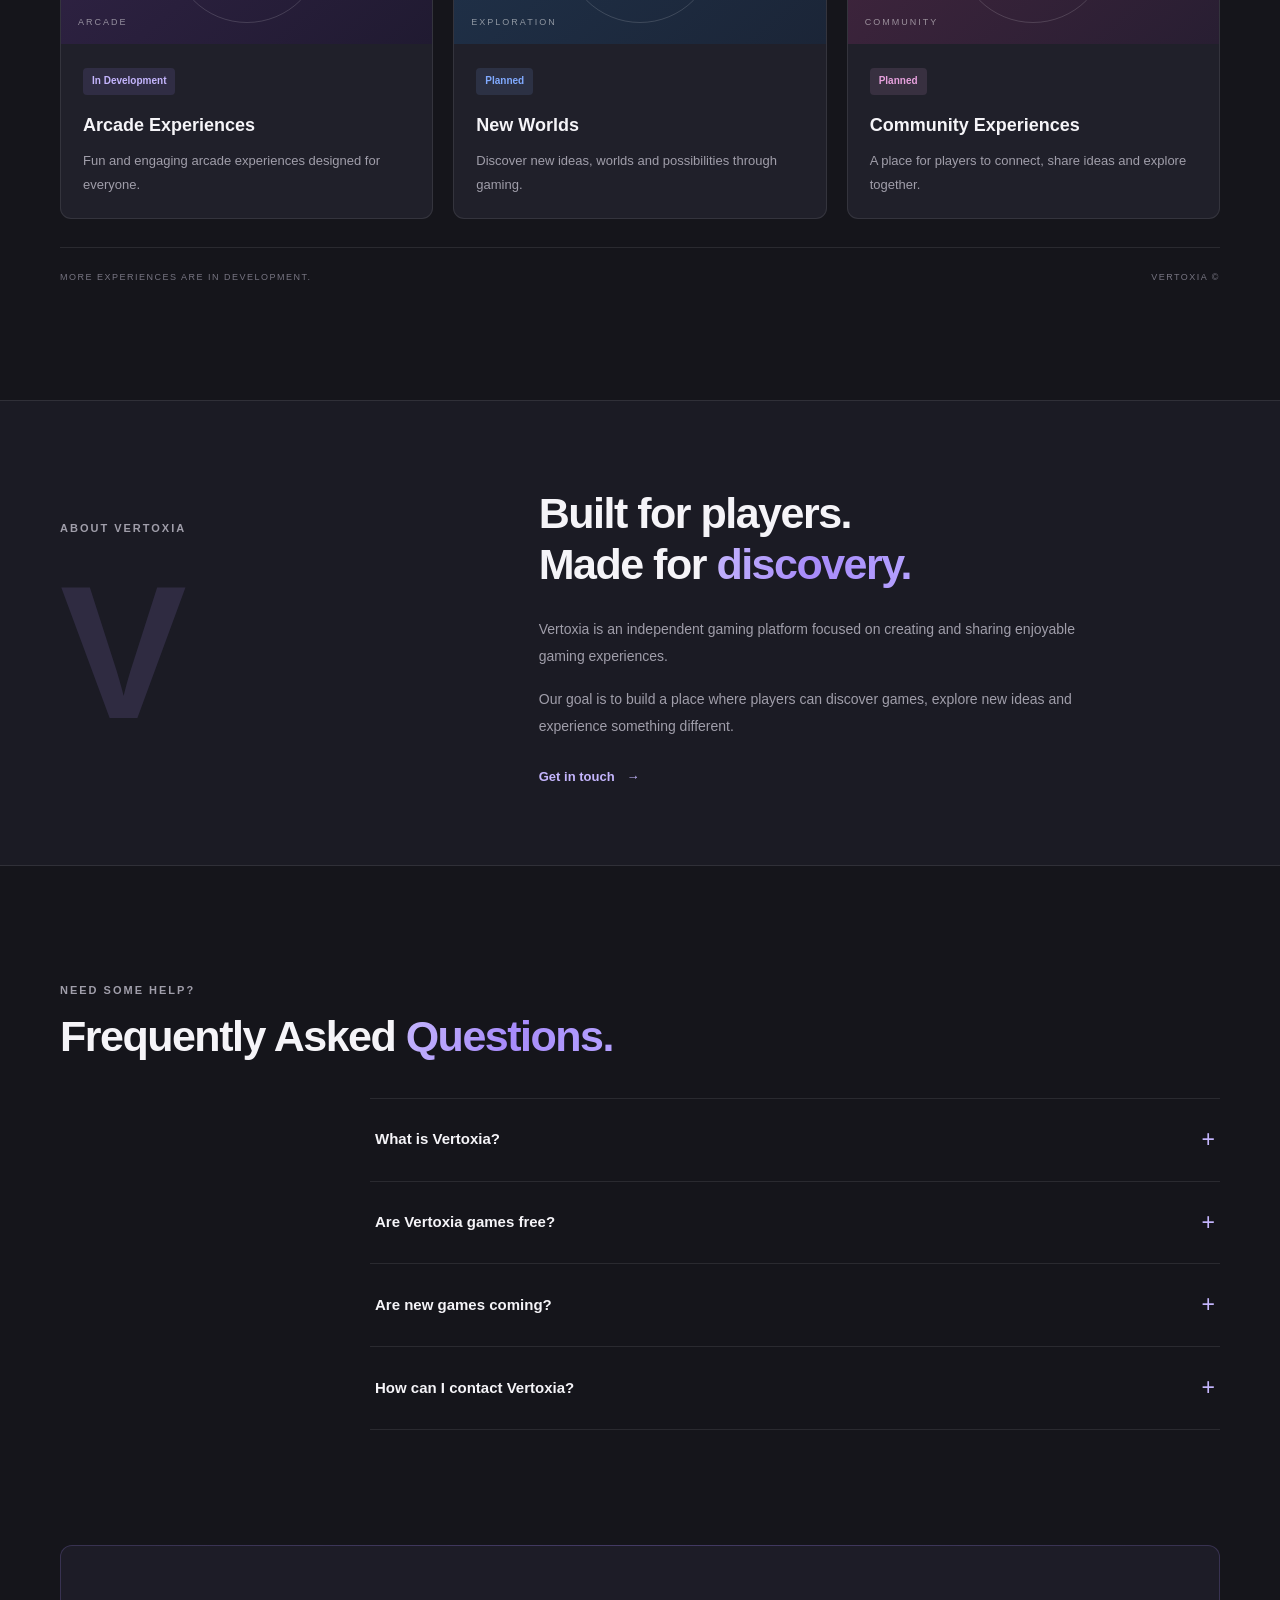
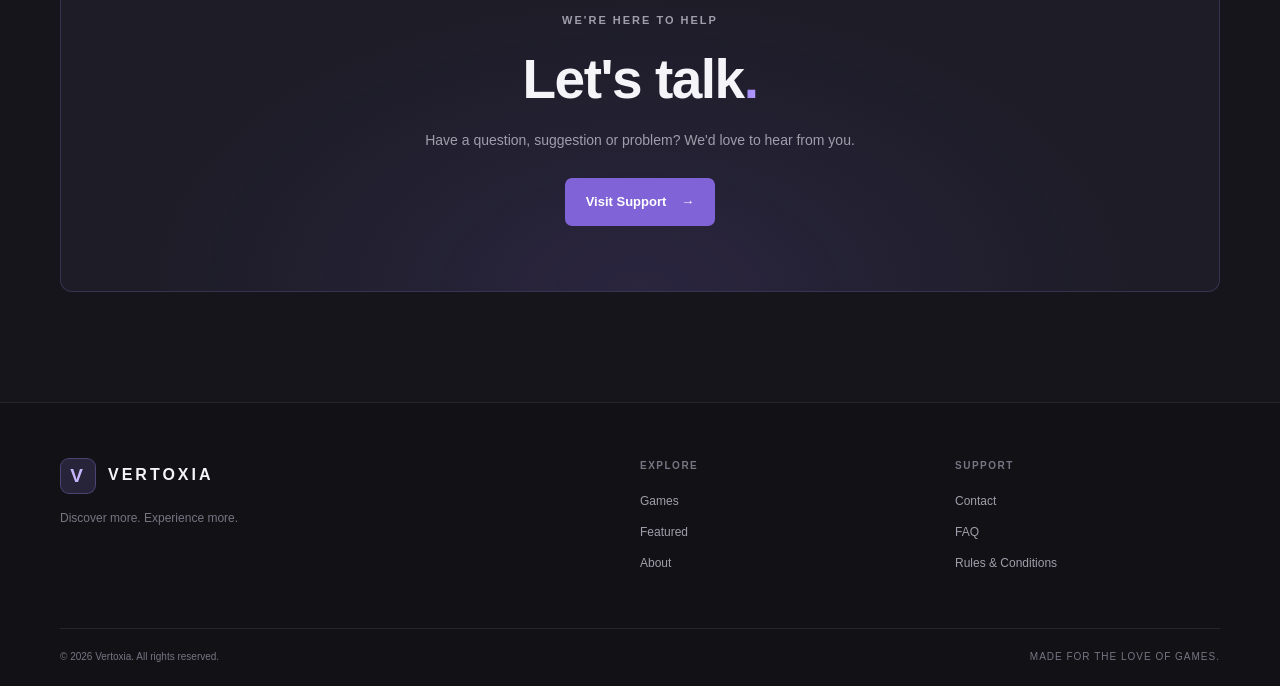
==== commit cf499155: "Update index.html" ====
--- a/index.html
+++ b/index.html
@@ -414,7 +414,7 @@
 
                 <a href="support.html">Contact</a>
                 <a href="#faq">FAQ</a>
-                <a href="algemene-voorwaarden.html">Terms & Conditions</a>
+                <a href="rules.html">Rules & Conditions</a>
 
             </div>
 
--- a/style.css
+++ b/style.css
@@ -1,199 +1,1202 @@
-{
-margin: 0;
-padding: 0;
-box-sizing: border-box;
+
+/* =========================================
+   VERTOXIA — MAIN STYLESHEET
+   ========================================= */
+
+:root {
+    --background: #15151b;
+    --background-light: #1b1b23;
+    --card: #20202a;
+    --card-hover: #262631;
+
+    --text: #f5f4f8;
+    --text-muted: #a09eaa;
+    --text-dim: #777582;
+
+    --purple: #a78bfa;
+    --purple-light: #c4b5fd;
+    --purple-dark: #8063d6;
+
+    --blue: #80aaff;
+    --pink: #e6a0dc;
+
+    --border: rgba(255,255,255,0.09);
+
+    --font: Arial, Helvetica, sans-serif;
+    --display: Arial, Helvetica, sans-serif;
+
+    --container: 1160px;
+}
+
+* {
+    margin: 0;
+    padding: 0;
+    box-sizing: border-box;
+}
+
+html {
+    scroll-behavior: smooth;
+    scroll-padding-top: 100px;
 }
 
 body {
-font-family: 'Segoe UI', Tahoma, Geneva, Verdana, sans-serif;
-background-color: #0b0c10;
-color: #ffffff;
-display: flex;
-flex-direction: column;
-min-height: 100vh;
-text-align: center;
-}
-
-.main-content {
-flex: 1;
-display: flex;
-justify-content: center;
-align-items: center;
-padding: 40px 20px;
+    background: var(--background);
+    color: var(--text);
+    font-family: var(--font);
+    line-height: 1.65;
+    overflow-x: hidden;
+}
+
+body.menu-open {
+    overflow: hidden;
+}
+
+a {
+    color: inherit;
+    text-decoration: none;
+}
+
+button {
+    font: inherit;
+}
+
+button,
+a,
+summary {
+    -webkit-tap-highlight-color: transparent;
 }
 
 .container {
-max-width: 600px;
-width: 100%;
-}
-
-.logo-container {
-margin-bottom: 30px;
-}
-
-.logo {
-width: 180px;
-height: auto;
-border-radius: 12px;
-box-shadow: 0 0 30px rgba(0, 180, 219, 0.2);
-}
-
-h1 {
-font-size: 2.5rem;
-font-weight: 700;
-letter-spacing: 4px;
-margin-bottom: 15px;
-background: linear-gradient(135deg, #7b59ff, #00b4db);
--webkit-background-clip: text;
--webkit-text-fill-color: transparent;
-}
-
-p {
-font-size: 1.1rem;
-color: #8f9cae;
-margin-bottom: 40px;
-line-height: 1.6;
-}
-
-.loader {
-border: 3px solid rgba(255, 255, 255, 0.05);
-width: 40px;
-height: 40px;
-border-radius: 50%;
-border-left-color: #00b4db;
-animation: spin 1.2s linear infinite;
-margin: 0 auto;
-}
-
-footer {
-display: flex;
-justify-content: space-between;
-align-items: center;
-width: 100%;
-padding: 20px 40px;
-background-color: rgba(17, 20, 26, 0.4);
-border-top: 1px solid rgba(143, 156, 174, 0.05);
-}
-
-.footer-link {
-color: #8f9cae;
-text-decoration: none;
-font-size: 0.85rem;
-letter-spacing: 1px;
-transition: color 0.3s ease;
-}
-
-.footer-link:hover {
-color: #00b4db;
-}
-
-.copyright {
-color: #526071;
-font-size: 0.85rem;
-letter-spacing: 1px;
-}
-
-/* Cookie Banner Styling */
-.cookie-banner {
-position: fixed;
-bottom: -200px;
-left: 50%;
-transform: translateX(-50%);
-width: calc(100% - 40px);
-max-width: 800px;
-background-color: #11141a;
-border: 1px solid rgba(0, 180, 219, 0.2);
-border-radius: 12px;
-padding: 20px 30px;
-display: flex;
-justify-content: space-between;
-align-items: center;
-box-shadow: 0 10px 40px rgba(0, 0, 0, 0.6);
-z-index: 9999;
-transition: bottom 0.4s ease-in-out;
-text-align: left;
-}
-
-.cookie-banner.show {
-bottom: 20px;
-}
-
-.cookie-text {
-color: #cbd5e1;
-font-size: 0.9rem;
-line-height: 1.5;
-padding-right: 20px;
-}
-
-.cookie-text a {
-color: #00b4db;
-text-decoration: none;
-}
-
-.cookie-text a:hover {
-text-decoration: underline;
-}
-
-.cookie-btn {
-background: linear-gradient(135deg, #7b59ff, #00b4db);
-color: #ffffff;
-border: none;
-padding: 10px 24px;
-font-size: 0.9rem;
-font-weight: 600;
-border-radius: 6px;
-cursor: pointer;
-transition: transform 0.2s ease, box-shadow 0.2s ease;
-white-space: nowrap;
-}
-
-.cookie-btn:hover {
-transform: translateY(-2px);
-box-shadow: 0 0 15px rgba(0, 180, 219, 0.4);
-}
-
-/* Responsive Styles */
-@media (max-width: 768px) {
-footer {
-flex-direction: column;
-gap: 15px;
-padding: 20px;
-}
-
-.copyright {
-    order: 3;
-}
-
-.cookie-banner {
+    width: min(var(--container), calc(100% - 48px));
+    margin: 0 auto;
+}
+
+.gradient-text {
+    background: linear-gradient(
+        110deg,
+        var(--purple-light),
+        var(--purple),
+        #b5a2ff
+    );
+
+    background-clip: text;
+    -webkit-background-clip: text;
+    color: transparent;
+}
+
+
+/* =========================================
+   NAVIGATION
+   ========================================= */
+
+.header {
+    height: 82px;
+    position: sticky;
+    top: 0;
+    z-index: 100;
+
+    background: rgba(21,21,27,0.91);
+    backdrop-filter: blur(18px);
+    -webkit-backdrop-filter: blur(18px);
+
+    border-bottom: 1px solid var(--border);
+}
+
+.navbar {
+    height: 100%;
+    display: flex;
+    align-items: center;
+    justify-content: space-between;
+}
+
+.brand {
+    display: inline-flex;
+    align-items: center;
+    gap: 12px;
+
+    font-size: 16px;
+    font-weight: 800;
+    letter-spacing: 3px;
+}
+
+.brand-icon {
+    width: 36px;
+    height: 36px;
+
+    display: grid;
+    place-items: center;
+
+    border-radius: 9px;
+
+    background: rgba(167,139,250,0.15);
+    border: 1px solid rgba(167,139,250,0.3);
+
+    color: var(--purple-light);
+    font-size: 19px;
+    font-weight: 800;
+}
+
+.nav-links {
+    display: flex;
+    align-items: center;
+    gap: 35px;
+}
+
+.nav-links a {
+    color: var(--text-muted);
+    font-size: 14px;
+    transition: color .2s ease;
+}
+
+.nav-links a:hover {
+    color: var(--text);
+}
+
+.nav-links .nav-support {
+    color: var(--text);
+    padding: 9px 17px;
+
+    border: 1px solid rgba(167,139,250,0.4);
+    border-radius: 7px;
+}
+
+.nav-links .nav-support:hover {
+    background: rgba(167,139,250,0.1);
+}
+
+.menu-toggle {
+    display: none;
+
+    width: 42px;
+    height: 42px;
+
+    background: transparent;
+    border: 1px solid var(--border);
+    border-radius: 8px;
+
+    cursor: pointer;
+}
+
+.menu-toggle span {
+    display: block;
+    width: 19px;
+    height: 2px;
+
+    margin: 4px auto;
+
+    background: var(--text);
+    border-radius: 5px;
+
+    transition: transform .2s, opacity .2s;
+}
+
+.menu-toggle.active span:first-child {
+    transform: translateY(6px) rotate(45deg);
+}
+
+.menu-toggle.active span:nth-child(2) {
+    opacity: 0;
+}
+
+.menu-toggle.active span:last-child {
+    transform: translateY(-6px) rotate(-45deg);
+}
+
+
+/* =========================================
+   HERO
+   ========================================= */
+
+.hero {
+    min-height: 520px;
+
+    display: flex;
+    align-items: center;
+
+    padding-top: 90px;
+    padding-bottom: 90px;
+
+    position: relative;
+}
+
+.hero::before {
+    content: "";
+
+    position: absolute;
+    width: 550px;
+    height: 400px;
+
+    top: 30px;
+    left: -280px;
+
+    background: radial-gradient(
+        ellipse,
+        rgba(130,100,210,0.09),
+        transparent 70%
+    );
+
+    pointer-events: none;
+}
+
+.hero-content {
+    position: relative;
+    z-index: 1;
+    max-width: 720px;
+}
+
+.eyebrow {
+    display: flex;
+    align-items: center;
+    gap: 10px;
+
+    color: var(--text-muted);
+
+    font-size: 11px;
+    font-weight: 700;
+    letter-spacing: 2px;
+}
+
+.status-dot {
+    width: 7px;
+    height: 7px;
+
+    display: inline-block;
+
+    border-radius: 50%;
+    background: var(--purple);
+
+    box-shadow: 0 0 12px rgba(167,139,250,0.6);
+}
+
+.hero h1 {
+    font-size: clamp(52px, 7vw, 84px);
+    line-height: 1.05;
+    letter-spacing: -4px;
+
+    margin-top: 25px;
+    margin-bottom: 22px;
+}
+
+.hero-description {
+    max-width: 550px;
+
+    color: var(--text-muted);
+    font-size: 17px;
+    line-height: 1.9;
+
+    margin-bottom: 30px;
+}
+
+.hero-buttons {
+    display: flex;
+    align-items: center;
+    flex-wrap: wrap;
+    gap: 13px;
+}
+
+.button {
+    min-height: 48px;
+
+    display: inline-flex;
+    align-items: center;
+    justify-content: center;
+    gap: 15px;
+
+    padding: 0 21px;
+
+    border-radius: 7px;
+
+    font-size: 13px;
+    font-weight: 700;
+
+    transition:
+        transform .2s,
+        background .2s,
+        border-color .2s;
+}
+
+.button:hover {
+    transform: translateY(-2px);
+}
+
+.button-primary {
+    background: var(--purple-dark);
+    color: white;
+}
+
+.button-primary:hover {
+    background: #9475ed;
+}
+
+.button-secondary {
+    border: 1px solid var(--border);
+    color: var(--text);
+}
+
+.button-secondary:hover {
+    border-color: rgba(167,139,250,0.6);
+}
+
+.hero-caption {
+    display: flex;
+    align-items: center;
+    gap: 12px;
+
+    margin-top: 45px;
+
+    color: var(--text-dim);
+    font-size: 10px;
+    letter-spacing: 1.5px;
+}
+
+.caption-line {
+    width: 30px;
+    height: 1px;
+    background: var(--purple);
+}
+
+
+/* =========================================
+   SECTION HEADINGS
+   ========================================= */
+
+section h2 {
+    font-size: clamp(29px, 4vw, 43px);
+    line-height: 1.2;
+    letter-spacing: -1.5px;
+    margin-top: 12px;
+}
+
+.section-top {
+    display: flex;
+    justify-content: space-between;
+    align-items: end;
+    gap: 30px;
+
+    margin-bottom: 35px;
+}
+
+.section-number {
+    color: var(--text-dim);
+    font-size: 10px;
+    letter-spacing: 1.5px;
+}
+
+.section-description {
+    max-width: 340px;
+    color: var(--text-muted);
+    font-size: 14px;
+}
+
+
+/* =========================================
+   FEATURED GAME
+   ========================================= */
+
+.featured-section {
+    padding-top: 40px;
+    padding-bottom: 115px;
+}
+
+.featured-card {
+    display: grid;
+    grid-template-columns: 1.15fr 0.85fr;
+
+    min-height: 350px;
+
+    background: var(--card);
+    border: 1px solid var(--border);
+    border-radius: 13px;
+
+    overflow: hidden;
+
+    transition: border-color .25s;
+}
+
+.featured-card:hover {
+    border-color: rgba(167,139,250,0.3);
+}
+
+.featured-visual {
+    min-height: 350px;
+
+    position: relative;
+
+    display: grid;
+    place-items: center;
+
+    overflow: hidden;
+
+    background:
+        radial-gradient(
+            ellipse at 50% 50%,
+            rgba(130,95,205,0.23),
+            transparent 65%
+        ),
+        #191923;
+}
+
+.featured-visual::before,
+.featured-visual::after {
+    content: "";
+
+    position: absolute;
+
+    border: 1px solid rgba(167,139,250,0.16);
+    border-radius: 50%;
+}
+
+.featured-visual::before {
+    width: 270px;
+    height: 270px;
+}
+
+.featured-visual::after {
+    width: 390px;
+    height: 390px;
+}
+
+.featured-decoration {
+    position: absolute;
+
+    width: 180px;
+    height: 180px;
+
+    border: 1px solid rgba(167,139,250,0.2);
+    border-radius: 30px;
+
+    transform: rotate(45deg);
+}
+
+.decoration-one {
+    transform: rotate(25deg);
+}
+
+.decoration-two {
+    width: 230px;
+    height: 230px;
+
+    border-color: rgba(167,139,250,0.1);
+
+    transform: rotate(-20deg);
+}
+
+.featured-symbol {
+    position: relative;
+    z-index: 1;
+
+    font-size: 120px;
+    font-weight: 800;
+
+    color: var(--purple-light);
+
+    text-shadow: 0 0 65px rgba(167,139,250,0.35);
+}
+
+.visual-label,
+.visual-index {
+    position: absolute;
+    bottom: 20px;
+
+    color: rgba(255,255,255,0.5);
+
+    font-size: 9px;
+    letter-spacing: 2px;
+}
+
+.visual-label {
+    left: 22px;
+}
+
+.visual-index {
+    right: 22px;
+}
+
+.featured-info {
+    padding: 48px;
+
+    display: flex;
     flex-direction: column;
+    justify-content: center;
+}
+
+.game-status {
+    display: flex;
+    align-items: center;
+    gap: 9px;
+
+    color: var(--purple-light);
+
+    font-size: 10px;
+    font-weight: 700;
+    letter-spacing: 1.5px;
+}
+
+.featured-info h3 {
+    margin-top: 20px;
+    margin-bottom: 16px;
+
+    font-size: clamp(28px, 3.5vw, 43px);
+    line-height: 1.15;
+    letter-spacing: -1.5px;
+}
+
+.featured-info p {
+    color: var(--text-muted);
+    font-size: 14px;
+    line-height: 1.8;
+
+    margin-bottom: 25px;
+}
+
+.text-link {
+    display: inline-flex;
+    align-items: center;
+    gap: 12px;
+
+    color: var(--purple-light);
+
+    font-size: 13px;
+    font-weight: 700;
+
+    transition: gap .2s;
+}
+
+.text-link:hover {
+    gap: 18px;
+}
+
+
+/* =========================================
+   GAMES
+   ========================================= */
+
+.games-section {
+    padding-bottom: 115px;
+}
+
+.games-grid {
+    display: grid;
+    grid-template-columns: repeat(3, 1fr);
+    gap: 20px;
+}
+
+.game-card {
+    overflow: hidden;
+
+    background: var(--card);
+    border: 1px solid var(--border);
+    border-radius: 11px;
+
+    transition:
+        transform .25s,
+        border-color .25s,
+        background .25s;
+}
+
+.game-card:hover {
+    transform: translateY(-5px);
+
+    border-color: rgba(167,139,250,0.35);
+    background: var(--card-hover);
+}
+
+.game-art {
+    height: 195px;
+
+    position: relative;
+
+    display: grid;
+    place-items: center;
+
+    overflow: hidden;
+}
+
+.art-purple {
+    background: linear-gradient(140deg, #322447, #201a31);
+}
+
+.art-blue {
+    background: linear-gradient(140deg, #20334c, #1b2537);
+}
+
+.art-pink {
+    background: linear-gradient(140deg, #44263f, #281e32);
+}
+
+.game-art::before {
+    content: "";
+
+    position: absolute;
+
+    width: 150px;
+    height: 150px;
+
+    border: 1px solid rgba(255,255,255,0.15);
+    border-radius: 50%;
+}
+
+.game-art-number {
+    position: absolute;
+    top: 15px;
+    left: 17px;
+
+    color: rgba(255,255,255,0.5);
+    font-size: 10px;
+    letter-spacing: 1px;
+}
+
+.game-art-category {
+    position: absolute;
+    bottom: 14px;
+    left: 17px;
+
+    color: rgba(255,255,255,0.5);
+    font-size: 9px;
+    letter-spacing: 2px;
+}
+
+.game-art-symbol {
+    position: relative;
+    z-index: 1;
+
+    font-size: 65px;
+    color: rgba(255,255,255,0.85);
+}
+
+.game-card-content {
+    padding: 22px;
+}
+
+.badge {
+    display: inline-block;
+
+    padding: 5px 9px;
+
+    border-radius: 4px;
+
+    font-size: 10px;
+    font-weight: 600;
+}
+
+.badge-purple {
+    background: rgba(167,139,250,0.12);
+    color: var(--purple-light);
+}
+
+.badge-blue {
+    background: rgba(128,170,255,0.12);
+    color: var(--blue);
+}
+
+.badge-pink {
+    background: rgba(230,160,220,0.12);
+    color: var(--pink);
+}
+
+.game-card h3 {
+    margin-top: 16px;
+    margin-bottom: 9px;
+
+    font-size: 18px;
+}
+
+.game-card p {
+    color: var(--text-muted);
+    font-size: 13px;
+    line-height: 1.8;
+}
+
+.games-footer {
+    display: flex;
+    justify-content: space-between;
+
+    padding-top: 22px;
+    margin-top: 28px;
+
+    border-top: 1px solid var(--border);
+
+    color: var(--text-dim);
+    font-size: 9px;
+    letter-spacing: 1.5px;
+}
+
+
+/* =========================================
+   ABOUT
+   ========================================= */
+
+.about-section {
+    background: #1b1b24;
+    border-top: 1px solid var(--border);
+    border-bottom: 1px solid var(--border);
+}
+
+.about-container {
+    min-height: 410px;
+
+    display: grid;
+    grid-template-columns: 0.75fr 1.25fr;
+    align-items: center;
+
+    gap: 70px;
+
+    padding-top: 75px;
+    padding-bottom: 75px;
+}
+
+.about-label {
+    display: flex;
+    flex-direction: column;
+    gap: 20px;
+}
+
+.about-big-letter {
+    font-size: 190px;
+    line-height: 1;
+
+    font-weight: 800;
+
+    color: rgba(167,139,250,0.14);
+}
+
+.about-content h2 {
+    margin-bottom: 25px;
+}
+
+.about-content p {
+    max-width: 540px;
+
+    color: var(--text-muted);
+    font-size: 14px;
+    line-height: 1.9;
+
+    margin-bottom: 17px;
+}
+
+.about-content .text-link {
+    margin-top: 10px;
+}
+
+
+/* =========================================
+   FAQ
+   ========================================= */
+
+.faq-section {
+    padding-top: 115px;
+    padding-bottom: 115px;
+}
+
+.faq-list {
+    max-width: 850px;
+
+    margin-left: auto;
+
+    border-top: 1px solid var(--border);
+}
+
+.faq-item {
+    border-bottom: 1px solid var(--border);
+}
+
+.faq-item summary {
+    display: flex;
+    align-items: center;
+    justify-content: space-between;
+
+    gap: 20px;
+
+    padding: 22px 5px;
+
+    cursor: pointer;
+    list-style: none;
+
+    font-size: 15px;
+    font-weight: 600;
+}
+
+.faq-item summary::-webkit-details-marker {
+    display: none;
+}
+
+.faq-icon {
+    color: var(--purple-light);
+    font-size: 23px;
+    font-weight: 400;
+
+    transition: transform .2s;
+}
+
+.faq-item[open] .faq-icon {
+    transform: rotate(45deg);
+}
+
+.faq-item p {
+    padding: 0 35px 22px 5px;
+
+    color: var(--text-muted);
+    font-size: 13px;
+    line-height: 1.8;
+}
+
+
+/* =========================================
+   CONTACT CTA
+   ========================================= */
+
+.contact-section {
+    padding-bottom: 110px;
+}
+
+.contact-card {
+    position: relative;
+    overflow: hidden;
+
+    padding: 65px 25px;
+
     text-align: center;
+
+    background:
+        radial-gradient(
+            ellipse at 50% 100%,
+            rgba(120,90,200,0.15),
+            transparent 60%
+        ),
+        #1d1c27;
+
+    border: 1px solid rgba(167,139,250,0.2);
+    border-radius: 12px;
+}
+
+.contact-card .eyebrow {
+    justify-content: center;
+}
+
+.contact-card h2 {
+    font-size: 55px;
+    margin: 17px 0;
+}
+
+.contact-card p {
+    color: var(--text-muted);
+    font-size: 14px;
+
+    margin-bottom: 25px;
+}
+
+.contact-card .button {
+    margin: 0 auto;
+}
+
+
+/* =========================================
+   FOOTER
+   ========================================= */
+
+.footer {
+    background: #111116;
+    border-top: 1px solid var(--border);
+}
+
+.footer-main {
+    display: grid;
+    grid-template-columns: 2fr 1fr 1fr;
+
+    gap: 50px;
+
+    padding-top: 55px;
+    padding-bottom: 55px;
+}
+
+.footer-brand p {
+    margin-top: 15px;
+
+    color: var(--text-dim);
+    font-size: 12px;
+}
+
+.footer-column {
+    display: flex;
+    flex-direction: column;
+    gap: 11px;
+}
+
+.footer-column h4 {
+    margin-bottom: 7px;
+
+    color: var(--text-dim);
+    font-size: 10px;
+    letter-spacing: 1.5px;
+}
+
+.footer-column a {
+    color: var(--text-muted);
+    font-size: 12px;
+
+    transition: color .2s;
+}
+
+.footer-column a:hover {
+    color: var(--purple-light);
+}
+
+.footer-bottom {
+    display: flex;
+    justify-content: space-between;
     gap: 15px;
-    padding: 20px;
-    width: 100%;
-    border-radius: 12px 12px 0 0;
-    border-left: none;
-    border-right: none;
-    border-bottom: none;
-    bottom: -300px;
-}
-
-.cookie-banner.show {
-    bottom: 0;
-}
-
-.cookie-text {
-    padding-right: 0;
-}
-
-.cookie-btn {
-    width: 100%;
-    padding: 12px 24px;
-}
-
-
-}
-
-@keyframes spin {
-0% { transform: rotate(0deg); }
-100% { transform: rotate(360deg); }
-}
+
+    padding-top: 20px;
+    padding-bottom: 20px;
+
+    border-top: 1px solid var(--border);
+
+    color: var(--text-dim);
+    font-size: 10px;
+}
+
+.footer-signature {
+    letter-spacing: 1px;
+}
+
+
+/* =========================================
+   ACCESSIBILITY
+   ========================================= */
+
+a:focus-visible,
+button:focus-visible,
+summary:focus-visible {
+    outline: 2px solid var(--purple-light);
+    outline-offset: 4px;
+}
+
+::selection {
+    background: rgba(167,139,250,0.35);
+    color: white;
+}
+
+@media (prefers-reduced-motion: reduce) {
+    *,
+    *::before,
+    *::after {
+        scroll-behavior: auto !important;
+        animation-duration: 0.01ms !important;
+        animation-iteration-count: 1 !important;
+        transition-duration: 0.01ms !important;
+    }
+}
+
+
+/* =========================================
+   TABLET
+   ========================================= */
+
+@media (max-width: 850px) {
+
+    .hero {
+        min-height: 460px;
+    }
+
+    .featured-card {
+        grid-template-columns: 1fr 1fr;
+    }
+
+    .featured-info {
+        padding: 30px;
+    }
+
+    .games-grid {
+        gap: 12px;
+    }
+
+    .game-card-content {
+        padding: 16px;
+    }
+
+    .about-container {
+        gap: 35px;
+    }
+
+}
+
+
+/* =========================================
+   MOBILE
+   ========================================= */
+
+@media (max-width: 650px) {
+
+    .container {
+        width: calc(100% - 36px);
+    }
+
+    .header {
+        height: 70px;
+    }
+
+    .menu-toggle {
+        display: block;
+    }
+
+    .nav-links {
+        position: absolute;
+
+        top: 69px;
+        left: 0;
+        right: 0;
+
+        display: none;
+        flex-direction: column;
+        align-items: stretch;
+
+        gap: 0;
+
+        padding: 15px 20px 22px;
+
+        background: #191920;
+        border-bottom: 1px solid var(--border);
+    }
+
+    .nav-links.open {
+        display: flex;
+    }
+
+    .nav-links a {
+        padding: 13px 5px;
+    }
+
+    .nav-links .nav-support {
+        margin-top: 8px;
+        text-align: center;
+    }
+
+    .hero {
+        min-height: 450px;
+        padding-top: 75px;
+        padding-bottom: 65px;
+    }
+
+    .hero h1 {
+        font-size: clamp(48px, 12vw, 65px);
+        letter-spacing: -2.5px;
+    }
+
+    .hero-description {
+        font-size: 15px;
+    }
+
+    .hero-caption {
+        margin-top: 30px;
+        font-size: 9px;
+    }
+
+    .section-top {
+        align-items: flex-start;
+        flex-direction: column;
+        gap: 15px;
+    }
+
+    .section-number {
+        margin-top: 5px;
+    }
+
+    .featured-section,
+    .games-section,
+    .faq-section {
+        padding-bottom: 75px;
+    }
+
+    .featured-card {
+        grid-template-columns: 1fr;
+    }
+
+    .featured-visual {
+        min-height: 230px;
+    }
+
+    .featured-symbol {
+        font-size: 90px;
+    }
+
+    .featured-info {
+        padding: 27px;
+    }
+
+    .featured-info h3 {
+        font-size: 34px;
+    }
+
+    .games-grid {
+        grid-template-columns: 1fr;
+        gap: 17px;
+    }
+
+    .game-art {
+        height: 180px;
+    }
+
+    .game-card-content {
+        padding: 22px;
+    }
+
+    .about-container {
+        grid-template-columns: 1fr;
+        gap: 25px;
+
+        padding-top: 65px;
+        padding-bottom: 65px;
+    }
+
+    .about-big-letter {
+        font-size: 110px;
+    }
+
+    .about-label {
+        gap: 5px;
+    }
+
+    .contact-section {
+        padding-bottom: 75px;
+    }
+
+    .contact-card {
+        padding: 50px 18px;
+    }
+
+    .contact-card h2 {
+        font-size: 43px;
+    }
+
+    .footer-main {
+        grid-template-columns: 1fr 1fr;
+        gap: 35px;
+    }
+
+    .footer-brand {
+        grid-column: 1 / -1;
+    }
+
+    .footer-bottom {
+        flex-direction: column;
+        font-size: 9px;
+    }
+
+}
+
+@media (max-width: 380px) {
+
+    .hero-buttons {
+        align-items: stretch;
+        flex-direction: column;
+    }
+
+    .button {
+        width: 100%;
+    }
+
+    .games-footer {
+        font-size: 8px;
+    }
+
+}
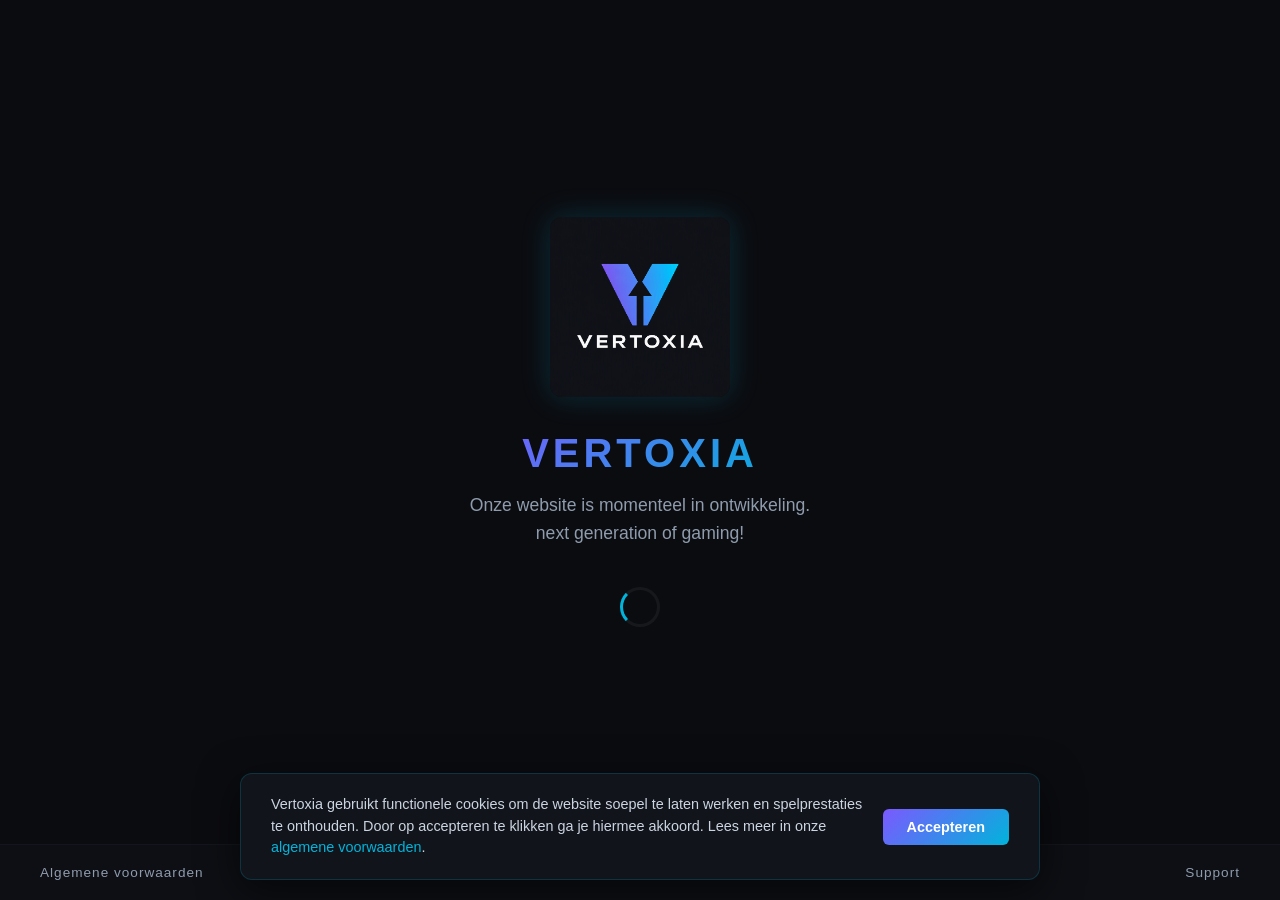
==== commit 9565adad: "Add files via upload" ====
--- a/index.html
+++ b/index.html
@@ -1,440 +1,256 @@
-
-<!DOCTYPE html>
-<html lang="en">
-<head>
-    <meta charset="UTF-8">
-    <meta name="viewport" content="width=device-width, initial-scale=1.0">
-
-    <meta name="theme-color" content="#15151b">
-    <meta name="description" content="Discover Vertoxia, a gaming platform for discovering games, exploring new experiences and having fun.">
-
-    <meta property="og:title" content="Vertoxia — Discover More">
-    <meta property="og:description" content="Explore games and discover your next favorite experience.">
-    <meta property="og:type" content="website">
-
-    <title>Vertoxia — Discover More</title>
-
-    <link rel="stylesheet" href="style.css">
-    <script src="app.js" defer></script>
-</head>
-
-<body>
-
-    <!-- Navigation -->
-    <header class="header">
-        <nav class="navbar container">
-
-            <a href="#" class="brand" aria-label="Vertoxia home">
-                <span class="brand-icon">V</span>
-                <span>VERTOXIA</span>
-            </a>
-
-            <button class="menu-toggle"
-                    aria-label="Open navigation"
-                    aria-expanded="false"
-                    aria-controls="nav-links">
-                <span></span>
-                <span></span>
-                <span></span>
-            </button>
-
-            <div class="nav-links" id="nav-links">
-                <a href="#games">Games</a>
-                <a href="#about">About</a>
-                <a href="#faq">FAQ</a>
-                <a href="support.html" class="nav-support">Support ↗</a>
-            </div>
-
-        </nav>
-    </header>
-
-
-    <main>
-
-        <!-- Hero / Featured Game -->
-        <section class="hero container">
-
-            <div class="hero-content">
-
-                <div class="eyebrow">
-                    <span class="status-dot"></span>
-                    WELCOME TO VERTOXIA
-                </div>
-
-                <h1>
-                    Discover your<br>
-                    next <span class="gradient-text">adventure.</span>
-                </h1>
-
-                <p class="hero-description">
-                    Discover games, explore new experiences and
-                    find something worth playing. Welcome to Vertoxia.
-                </p>
-
-                <div class="hero-buttons">
-                    <a href="#games" class="button button-primary">
-                        Explore Games <span>→</span>
-                    </a>
-
-                    <a href="#about" class="button button-secondary">
-                        About Vertoxia
-                    </a>
-                </div>
-
-                <div class="hero-caption">
-                    <span class="caption-line"></span>
-                    YOUR NEXT EXPERIENCE STARTS HERE
-                </div>
-
-            </div>
-
-        </section>
-
-
-        <!-- Featured Game -->
-        <section class="featured-section container" id="featured">
-
-            <div class="section-top">
-                <div>
-                    <div class="eyebrow">HANDPICKED FOR YOU</div>
-                    <h2>Featured <span class="gradient-text">Game</span></h2>
-                </div>
-
-                <span class="section-number">01 / FEATURED</span>
-            </div>
-
-            <article class="featured-card">
-
-                <div class="featured-visual">
-                    <div class="featured-decoration decoration-one"></div>
-                    <div class="featured-decoration decoration-two"></div>
-                    <div class="featured-symbol">V</div>
-
-                    <span class="visual-label">VERTOXIA ORIGINALS</span>
-                    <span class="visual-index">01</span>
-                </div>
-
-                <div class="featured-info">
-
-                    <div class="game-status">
-                        <span class="status-dot"></span>
-                        COMING SOON
-                    </div>
-
-                    <h3>Something New<br>Is Coming.</h3>
-
-                    <p>
-                        We're working on new gaming experiences.
-                        Stay tuned to discover what's coming next.
-                    </p>
-
-                    <a href="#games" class="text-link">
-                        Discover the platform <span>→</span>
-                    </a>
-
-                </div>
-
-            </article>
-
-        </section>
-
-
-        <!-- Games -->
-        <section class="games-section container" id="games">
-
-            <div class="section-top">
-                <div>
-                    <div class="eyebrow">EXPLORE THE COLLECTION</div>
-                    <h2>Discover <span class="gradient-text">Games.</span></h2>
-                </div>
-
-                <p class="section-description">
-                    Explore what Vertoxia has to offer.
-                    More experiences are on their way.
-                </p>
-            </div>
-
-            <div class="games-grid">
-
-                <article class="game-card">
-
-                    <div class="game-art art-purple">
-                        <span class="game-art-number">01</span>
-                        <span class="game-art-symbol">✦</span>
-                        <span class="game-art-category">ARCADE</span>
-                    </div>
-
-                    <div class="game-card-content">
-
-                        <div class="card-meta">
-                            <span class="badge badge-purple">In Development</span>
-                        </div>
-
-                        <h3>Arcade Experiences</h3>
-
-                        <p>
-                            Fun and engaging arcade experiences
-                            designed for everyone.
-                        </p>
-
-                    </div>
-
-                </article>
-
-
-                <article class="game-card">
-
-                    <div class="game-art art-blue">
-                        <span class="game-art-number">02</span>
-                        <span class="game-art-symbol">◇</span>
-                        <span class="game-art-category">EXPLORATION</span>
-                    </div>
-
-                    <div class="game-card-content">
-
-                        <div class="card-meta">
-                            <span class="badge badge-blue">Planned</span>
-                        </div>
-
-                        <h3>New Worlds</h3>
-
-                        <p>
-                            Discover new ideas, worlds and
-                            possibilities through gaming.
-                        </p>
-
-                    </div>
-
-                </article>
-
-
-                <article class="game-card">
-
-                    <div class="game-art art-pink">
-                        <span class="game-art-number">03</span>
-                        <span class="game-art-symbol">∞</span>
-                        <span class="game-art-category">COMMUNITY</span>
-                    </div>
-
-                    <div class="game-card-content">
-
-                        <div class="card-meta">
-                            <span class="badge badge-pink">Planned</span>
-                        </div>
-
-                        <h3>Community Experiences</h3>
-
-                        <p>
-                            A place for players to connect,
-                            share ideas and explore together.
-                        </p>
-
-                    </div>
-
-                </article>
-
-            </div>
-
-            <div class="games-footer">
-                <span>MORE EXPERIENCES ARE IN DEVELOPMENT.</span>
-                <span>VERTOXIA ©</span>
-            </div>
-
-        </section>
-
-
-        <!-- About -->
-        <section class="about-section" id="about">
-
-            <div class="container about-container">
-
-                <div class="about-label">
-                    <div class="eyebrow">ABOUT VERTOXIA</div>
-                    <span class="about-big-letter">V</span>
-                </div>
-
-                <div class="about-content">
-
-                    <h2>
-                        Built for players.<br>
-                        Made for <span class="gradient-text">discovery.</span>
-                    </h2>
-
-                    <p>
-                        Vertoxia is an independent gaming platform
-                        focused on creating and sharing enjoyable
-                        gaming experiences.
-                    </p>
-
-                    <p>
-                        Our goal is to build a place where players
-                        can discover games, explore new ideas and
-                        experience something different.
-                    </p>
-
-                    <a href="support.html" class="text-link">
-                        Get in touch <span>→</span>
-                    </a>
-
-                </div>
-
-            </div>
-
-        </section>
-
-
-        <!-- FAQ -->
-        <section class="faq-section container" id="faq">
-
-            <div class="section-top">
-                <div>
-                    <div class="eyebrow">NEED SOME HELP?</div>
-                    <h2>Frequently Asked <span class="gradient-text">Questions.</span></h2>
-                </div>
-            </div>
-
-            <div class="faq-list">
-
-                <details class="faq-item">
-                    <summary>
-                        What is Vertoxia?
-                        <span class="faq-icon">+</span>
-                    </summary>
-
-                    <p>
-                        Vertoxia is an independent gaming platform
-                        focused on games and new gaming experiences.
-                    </p>
-                </details>
-
-
-                <details class="faq-item">
-                    <summary>
-                        Are Vertoxia games free?
-                        <span class="faq-icon">+</span>
-                    </summary>
-
-                    <p>
-                        Availability and pricing may differ between
-                        games. Details will be provided with each release.
-                    </p>
-                </details>
-
-
-                <details class="faq-item">
-                    <summary>
-                        Are new games coming?
-                        <span class="faq-icon">+</span>
-                    </summary>
-
-                    <p>
-                        Yes! New experiences are being planned
-                        and developed. Check back for updates.
-                    </p>
-                </details>
-
-
-                <details class="faq-item">
-                    <summary>
-                        How can I contact Vertoxia?
-                        <span class="faq-icon">+</span>
-                    </summary>
-
-                    <p>
-                        Visit our support page to find out how
-                        to get in touch with us.
-                    </p>
-                </details>
-
-            </div>
-
-        </section>
-
-
-        <!-- Contact CTA -->
-        <section class="contact-section container">
-
-            <div class="contact-card">
-
-                <div class="eyebrow">WE'RE HERE TO HELP</div>
-
-                <h2>
-                    Let's talk<span class="gradient-text">.</span>
-                </h2>
-
-                <p>
-                    Have a question, suggestion or problem?
-                    We'd love to hear from you.
-                </p>
-
-                <a href="support.html" class="button button-primary">
-                    Visit Support <span>→</span>
-                </a>
-
-            </div>
-
-        </section>
-
-    </main>
-
-
-    <!-- Footer -->
-    <footer class="footer">
-
-        <div class="container footer-main">
-
-            <div class="footer-brand">
-
-                <a href="#" class="brand">
-                    <span class="brand-icon">V</span>
-                    <span>VERTOXIA</span>
-                </a>
-
-                <p>
-                    Discover more. Experience more.
-                </p>
-
-            </div>
-
-
-            <div class="footer-column">
-
-                <h4>EXPLORE</h4>
-
-                <a href="#games">Games</a>
-                <a href="#featured">Featured</a>
-                <a href="#about">About</a>
-
-            </div>
-
-
-            <div class="footer-column">
-
-                <h4>SUPPORT</h4>
-
-                <a href="support.html">Contact</a>
-                <a href="#faq">FAQ</a>
-                <a href="rules.html">Rules & Conditions</a>
-
-            </div>
-
-        </div>
-
-
-        <div class="container footer-bottom">
-
-            <span>
-                © <span id="current-year">2026</span> Vertoxia.
-                All rights reserved.
-            </span>
-
-            <span class="footer-signature">
-                MADE FOR THE LOVE OF GAMES.
-            </span>
-
-        </div>
-
-    </footer>
-
-</body>
-</html>
+<!DOCTYPE html>
+<html lang="nl">
+<head>
+    <meta charset="UTF-8">
+    <meta name="viewport" content="width=device-width, initial-scale=1.0">
+    <title>Vertoxia - In Ontwikkeling</title>
+   <link id="favicon" rel="icon" type="image/png" href="logo.png">
+<script>
+    window.addEventListener('DOMContentLoaded', () => {
+        const img = new Image();
+        img.src = 'logo.png';
+        img.onload = function() {
+            const canvas = document.createElement('canvas');
+            canvas.width = 32;
+            canvas.height = 32;
+            const ctx = canvas.getContext('2d');
+            
+            // Maak een perfect ronde cirkel om in te snijden
+            ctx.beginPath();
+            ctx.arc(16, 16, 16, 0, Math.PI * 2);
+            ctx.closePath();
+            ctx.clip();
+            
+            // Teken het logo erin
+            ctx.drawImage(img, 0, 0, 32, 32);
+            
+            // Update de favicon link met de ronde versie
+            document.getElementById('favicon').href = canvas.toDataURL('image/png');
+        };
+    });
+</script>
+
+    <style>
+        * {
+            margin: 0;
+            padding: 0;
+            box-sizing: border-box;
+        }
+        body {
+            font-family: 'Segoe UI', Tahoma, Geneva, Verdana, sans-serif;
+            background-color: #0b0c10; 
+            color: #ffffff;
+            display: flex;
+            flex-direction: column;
+            min-height: 100vh;
+            text-align: center;
+        }
+        .main-content {
+            flex: 1;
+            display: flex;
+            justify-content: center;
+            align-items: center;
+            padding: 40px 20px;
+        }
+        .container {
+            max-width: 600px;
+        }
+        .logo-container {
+            margin-bottom: 30px;
+        }
+         .logo {
+            width: 180px;
+            height: auto;
+            border-radius: 12px;
+            box-shadow: 0 0 30px rgba(0, 180, 219, 0.2); 
+        }
+        h1 {
+            font-size: 2.5rem;
+            font-weight: 700;
+            letter-spacing: 4px;
+            margin-bottom: 15px;
+            background: linear-gradient(135deg, #7b59ff, #00b4db);
+            -webkit-background-clip: text;
+            -webkit-text-fill-color: transparent;
+        }
+        p {
+            font-size: 1.1rem;
+            color: #8f9cae;
+            margin-bottom: 40px;
+            line-height: 1.6;
+        }
+        .loader {
+            border: 3px solid rgba(255, 255, 255, 0.05);
+            width: 40px;
+            height: 40px;
+            border-radius: 50%;
+            border-left-color: #00b4db; 
+            animation: spin 1.2s linear infinite;
+            margin: 0 auto;
+        }
+        
+        footer {
+            display: flex;
+            justify-content: space-between;
+            align-items: center;
+            width: 100%;
+            padding: 20px 40px;
+            background-color: rgba(17, 20, 26, 0.4);
+            border-top: 1px solid rgba(143, 156, 174, 0.05);
+        }
+        .footer-link {
+            color: #8f9cae;
+            text-decoration: none;
+            font-size: 0.85rem;
+            letter-spacing: 1px;
+            transition: color 0.3s ease;
+        }
+        .footer-link:hover {
+            color: #00b4db; 
+        }
+        .copyright {
+            color: #526071;
+            font-size: 0.85rem;
+            letter-spacing: 1px;
+        }
+
+        /* VERBETERDE STYLING VOOR DE COOKIE MELDING */
+        .cookie-banner {
+            position: fixed;
+            bottom: -200px; /* Meer ruimte om op te bergen buiten beeld */
+            left: 50%;
+            transform: translateX(-50%);
+            width: calc(100% - 40px);
+            max-width: 800px;
+            background-color: #11141a;
+            border: 1px solid rgba(0, 180, 219, 0.2);
+            border-radius: 12px;
+            padding: 20px 30px;
+            display: flex;
+            justify-content: space-between;
+            align-items: center;
+            box-shadow: 0 10px 40px rgba(0, 0, 0, 0.6);
+            z-index: 9999;
+            transition: bottom 0.4s ease-in-out;
+            text-align: left;
+        }
+        .cookie-banner.show {
+            bottom: 20px;
+        }
+        .cookie-text {
+            color: #cbd5e1;
+            font-size: 0.9rem;
+            line-height: 1.5;
+            padding-right: 20px;
+        }
+        .cookie-text a {
+            color: #00b4db;
+            text-decoration: none;
+        }
+        .cookie-text a:hover {
+            text-decoration: underline;
+        }
+        .cookie-btn {
+            background: linear-gradient(135deg, #7b59ff, #00b4db);
+            color: #ffffff;
+            border: none;
+            padding: 10px 24px;
+            font-size: 0.9rem;
+            font-weight: 600;
+            border-radius: 6px;
+            cursor: pointer;
+            transition: transform 0.2s ease, box-shadow 0.2s ease;
+            white-space: nowrap;
+        }
+        .cookie-btn:hover {
+            transform: translateY(-2px);
+            box-shadow: 0 0 15px rgba(0, 180, 219, 0.4);
+        }
+
+        /* SPECIFIEKE FIXES VOOR MOBIELE SCHERMEN */
+        @media (max-width: 768px) {
+            footer {
+                flex-direction: column;
+                gap: 15px;
+                padding: 20px;
+            }
+            .copyright {
+                order: 3;
+            }
+            /* Mobiele fix voor de cookie-banner */
+            .cookie-banner {
+                flex-direction: column;
+                text-align: center;
+                gap: 15px;
+                padding: 20px;
+                width: 100%;
+                border-radius: 12px 12px 0 0; /* Alleen afronding aan de bovenkant */
+                border-left: none;
+                border-right: none;
+                border-bottom: none;
+                bottom: -300px;
+            }
+            .cookie-banner.show {
+                bottom: 0; /* Strak aan de onderkant vastzetten op mobiel */
+            }
+            .cookie-text {
+                padding-right: 0;
+            }
+            .cookie-btn {
+                width: 100%; /* Knop tikt makkelijker op mobiel */
+                padding: 12px 24px;
+            }
+        }
+
+        @keyframes spin {
+            0% { transform: rotate(0deg); }
+            100% { transform: rotate(360deg); }
+        }
+    </style>
+</head>
+<body>
+
+    <div class="main-content">
+        <div class="container">
+            <div class="logo-container">
+                <img src="logo.png" alt="Vertoxia Logo" class="logo">
+            </div>
+            <h1>VERTOXIA</h1>
+            <p>Onze website is momenteel in ontwikkeling.<br>next generation of gaming!</p>
+            <div class="loader"></div>
+        </div>
+    </div>
+
+    <footer>
+        <a href="algemene-voorwaarden.html" class="footer-link">Algemene voorwaarden</a>
+        <div class="copyright">&copy; 2026 Vertoxia. Alle rechten voorbehouden.</div>
+        <a href="support.html" class="footer-link">Support</a>
+    </footer>
+
+    <div id="cookieBanner" class="cookie-banner">
+        <div class="cookie-text">
+            Vertoxia gebruikt functionele cookies om de website soepel te laten werken en spelprestaties te onthouden. Door op accepteren te klikken ga je hiermee akkoord. Lees meer in onze <a href="algemene-voorwaarden.html">algemene voorwaarden</a>.
+        </div>
+        <button id="acceptCookies" class="cookie-btn">Accepteren</button>
+    </div>
+
+    <script>
+        document.addEventListener("DOMContentLoaded", function () {
+            const banner = document.getElementById("cookieBanner");
+            const acceptBtn = document.getElementById("acceptCookies");
+
+            if (!localStorage.getItem("cookiesAccepted")) {
+                setTimeout(() => {
+                    banner.classList.add("show");
+                }, 1000);
+            }
+
+            acceptBtn.addEventListener("click", function () {
+                localStorage.setItem("cookiesAccepted", "true");
+                banner.classList.remove("show");
+            });
+        });
+    </script>
+
+</body>
+</html>
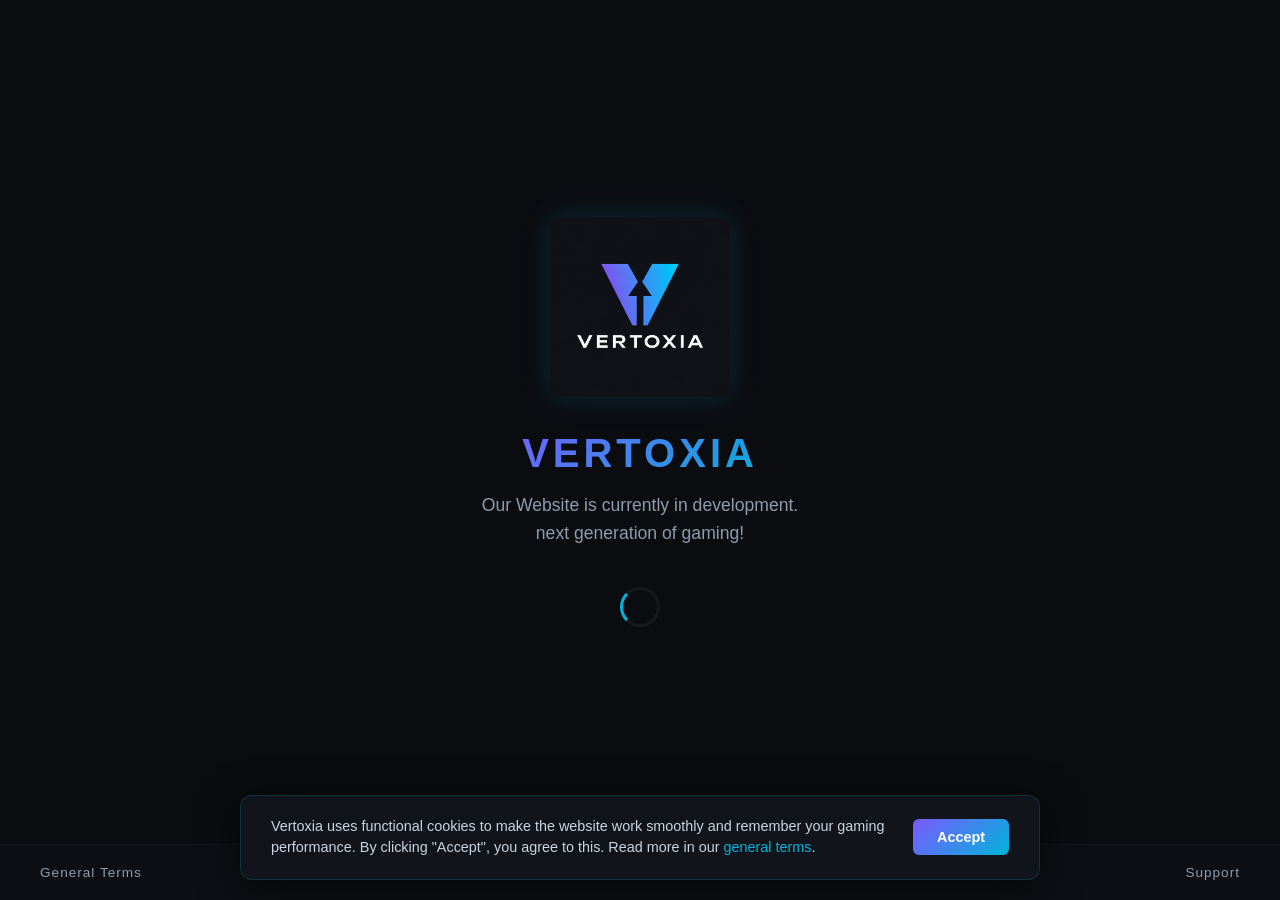
==== commit 67144185: "Add files via upload" ====
--- a/index.html
+++ b/index.html
@@ -3,7 +3,7 @@
 <head>
     <meta charset="UTF-8">
     <meta name="viewport" content="width=device-width, initial-scale=1.0">
-    <title>Vertoxia - In Ontwikkeling</title>
+    <title>Vertoxia - In Development</title>
    <link id="favicon" rel="icon" type="image/png" href="logo.png">
 <script>
     window.addEventListener('DOMContentLoaded', () => {
@@ -216,22 +216,22 @@
                 <img src="logo.png" alt="Vertoxia Logo" class="logo">
             </div>
             <h1>VERTOXIA</h1>
-            <p>Onze website is momenteel in ontwikkeling.<br>next generation of gaming!</p>
+            <p>Our Website is currently in development.<br>next generation of gaming!</p>
             <div class="loader"></div>
         </div>
     </div>
 
     <footer>
-        <a href="algemene-voorwaarden.html" class="footer-link">Algemene voorwaarden</a>
-        <div class="copyright">&copy; 2026 Vertoxia. Alle rechten voorbehouden.</div>
+        <a href="algemene-voorwaarden.html" class="footer-link">General Terms</a>
+        <div class="copyright">&copy; 2026 Vertoxia. All rights reserved.</div>
         <a href="support.html" class="footer-link">Support</a>
     </footer>
 
     <div id="cookieBanner" class="cookie-banner">
         <div class="cookie-text">
-            Vertoxia gebruikt functionele cookies om de website soepel te laten werken en spelprestaties te onthouden. Door op accepteren te klikken ga je hiermee akkoord. Lees meer in onze <a href="algemene-voorwaarden.html">algemene voorwaarden</a>.
+            Vertoxia uses functional cookies to make the website work smoothly and remember your gaming performance. By clicking "Accept", you agree to this. Read more in our <a href="algemene-voorwaarden.html">general terms</a>.
         </div>
-        <button id="acceptCookies" class="cookie-btn">Accepteren</button>
+        <button id="acceptCookies" class="cookie-btn">Accept</button>
     </div>
 
     <script>
